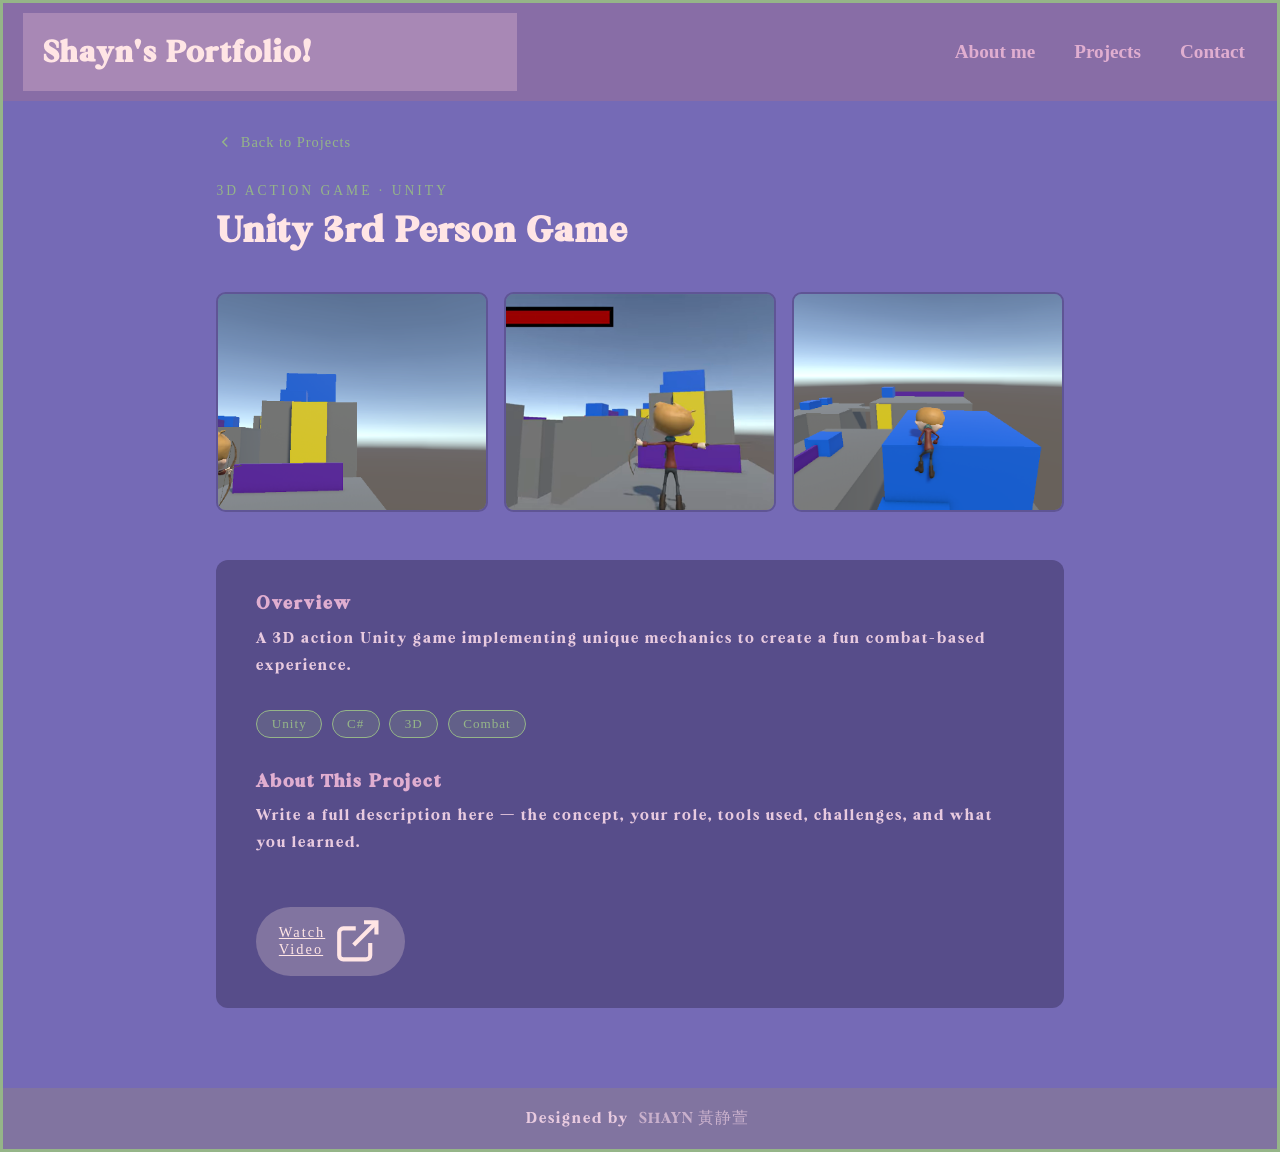
==== project-3dac.html @ 1ee923ae "Updated Projects" ====
<!DOCTYPE html>
<html lang="en">
    <head>
        <meta charset="UTF-8">
        <meta name="viewport" content="width=device-width, initial-scale=1.0">
        <title>Unity 3rd Person Game — Shayn's Portfolio</title>
        <link href="css/style.css" type="text/css" rel="stylesheet">
    </head>
    <body>
        <div class="top-bar">
            <header>
                <h1>Shayn's Portfolio!</h1>
            </header>
            <nav>
                <a href="index.html#about">About me</a>
                <a href="index.html#projects">Projects</a>
                <a href="index.html#contact">Contact</a>
            </nav>
        </div>

        <main class="proj-page">

            <a href="index.html#projects" class="proj-back">
                <svg viewBox="0 0 24 24" fill="none" stroke="currentColor" stroke-width="2"><polyline points="15 18 9 12 15 6"/></svg>
                Back to Projects
            </a>

            <div class="proj-hero">
                <span class="section-eyebrow">3D Action Game · Unity</span>
                <h2 class="proj-title">Unity 3rd Person Game</h2>
            </div>

            <div class="proj-gallery">
                    <img src="Images/3DAC_Bow.png" alt="Unity 3rd Person Game">
                    <img src="Images/3DAC_Idle.png" alt="Unity 3rd Person Game">
                    <img src="Images/3DAC_Climb.png" alt="Unity 3rd Person Game">
            </div>

            <div class="proj-body">
                <div class="proj-overview">
                    <h3>Overview</h3>
                    <p>A 3D action Unity game implementing unique mechanics to create a fun combat-based experience.</p>
                </div>
                <div class="proj-tags">
                    <span class="proj-tag">Unity</span>
                    <span class="proj-tag">C#</span>
                    <span class="proj-tag">3D</span>
                    <span class="proj-tag">Combat</span>
                </div>
                <div class="proj-writeup">
                    <h3>About This Project</h3>
                    <p>Write a full description here — the concept, your role, tools used, challenges, and what you learned.</p>
                </div>
                <div class="proj-links">
                    <a href="https://youtu.be/96YUA6OwlOc" target="_blank" rel="noopener noreferrer" class="project-toggle">
                        <span>Watch Video</span>
                        <svg viewBox="0 0 24 24" fill="none" stroke="currentColor" stroke-width="2"><path d="M18 13v6a2 2 0 0 1-2 2H5a2 2 0 0 1-2-2V8a2 2 0 0 1 2-2h6"/><polyline points="15 3 21 3 21 9"/><line x1="10" y1="14" x2="21" y2="3"/></svg>
                    </a>
                </div>
            </div>

        </main>

        <footer>
            
        </footer>
        <div class="index-footerbottom">
            <p>Designed by <span class="designer">Shayn &#40643;&#38745;&#33841;</span></p>
        </div>
    </body>
</html>
---- css/style.css ----
*{box-sizing: border-box;margin:0;}
body{color:#ffe5e5;background:#756ab6; border:#95b588 3px solid;}

table, th, td {
    border: 1px solid #5f5695;
  }

p{color:#e8cadf}
li{color:#e8cadf}
a{color:#e0aed0}

@font-face {
    font-family: 'MyCustomFont';
    src: url('../Images/MyCustomFont.otf') format('opentype');
    font-weight: normal;
    font-style: normal;
}

header, h2, h3, p, li, table, th, td {
    font-family: 'MyCustomFont', sans-serif;
    letter-spacing: 2px;
}


/* Navigation and Header for all website pages */
/*Index styel css*/
.top-bar {
    position: sticky;
    top: 0;
    z-index: 100;
    display: flex;
    justify-content: space-between;
    align-items: center;
    padding: 10px 20px;
    background-color: #886da6;
    flex-wrap: wrap;
}

/* Header styling */
.top-bar header {
    display: flex;
    align-items: center;
    gap: .8rem;
    text-align: left;
    padding: 20px;
    background-color: #A888B5;
    width: 20%;
}
.site-logo{
    height: 70px;
    width: 70px;
    object-fit: cover;
    flex-shrink: 0;
    border-radius: 50%;
    border: 3px solid #e0aed0;
}


/* Nav styling */
.top-bar nav {
    display: flex;
    flex-wrap: wrap;
    gap: 15px;
}

.top-bar nav a {
    text-decoration: none;
    font-size: larger;
    font-weight: bold;
    padding: 8px 12px;
    border-radius: 6px;
    transition: background-color 0.3s ease;
}

.top-bar nav a:hover {
    background-color: #A888B5;
    color: #ffe5e5;
}

 
/* Hero background image section */
.hero{
  display: flex;
  align-items: center;
  justify-content: center;
  flex-wrap: wrap;
  gap: 5rem;
  max-width: 1200px;
  margin: 0 auto;
  padding: 4rem 6%;
  min-height: 80vh;
  font-family: 'MyCustomFont', sans-serif;
}
.hero-content{
  flex: 1 1 320px;
  max-width: 480px;
}
.hero-greeting{
  font-size: 1.4rem;
  color: #e0aed0;
  margin-bottom: .3rem;
  letter-spacing: 2px;
}
.hero-name{
  font-size: 2.6rem;
  line-height: 1.25;
  color: #ffe5e5;
  margin-bottom: 1rem;
  letter-spacing: 2px;
}
.hero-tagline{
  color: #e8cadf;
  font-size: 1rem;
  letter-spacing: 1px;
  margin-bottom: 3rem;
}
.hero-actions{
  display: flex;
  align-items: flex-start;
  flex-direction: column;
  gap: 1.5rem;
  flex-wrap: wrap;
}
.hero-scroll{
  display: inline-flex;
  align-items: center;
  gap: .4rem;
  color: #95b588;
  text-decoration: none;
  font-size: .95rem;
  letter-spacing: 2px;
}
.hero-scroll span{
  display: inline-block;
  animation: hero-bounce 1.6s infinite;
}
@keyframes hero-bounce{
  0%, 100%{ transform: translateY(0); }
  50%{ transform: translateY(6px); }
}

.hero-visual{
  position: relative;
  flex: 1 1 380px;
  max-width: 500px;
  width: 100%;
  aspect-ratio: 1 / 1;
  display: flex;
  align-items: center;
  justify-content: center;
}
.hero-rings{
  position: absolute;
  inset: 0;
  border-radius: 50%;
  border: 1px solid rgba(255,229,229,0.25);
}
.hero-rings::before{
  content: '';
  position: absolute;
  inset: 28px;
  border-radius: 50%;
  border: 1px solid rgba(255,229,229,0.18);
}
.hero-blob{
  position: absolute;
  width: 78%;
  height: 78%;
  border-radius: 50%;
  background: radial-gradient(circle at 30% 30%, #e0aed0, #886da6 55%, #574d8a 100%);
  z-index: 0;
}
.hero-photo{
  position: relative;
  z-index: 1;
  width: 72%;
  aspect-ratio: 1 / 1;
  object-fit: cover;
  border-radius: 50%;
  border: 6px solid #574d8a;
  box-shadow: 0 1.5rem 3rem -0.75rem hsla(0, 0%, 0%, 0.4);
}

.section-heading{
  text-align: center;
  padding-top: 3rem;
  margin-bottom: .5rem;
  font-family: 'MyCustomFont', sans-serif;
  scroll-margin-top: 160px;
}
.section-eyebrow{
  display: block;
  text-transform: uppercase;
  letter-spacing: 3px;
  color: #95b588;
  font-size: .85rem;
  margin-bottom: .5rem;
}
.section-heading h2{
  font-size: 2.2rem;
  font-weight: 700;
  color: #ffe5e5;
}

@media (max-width: 768px){
  .hero{
    flex-direction: column;
    text-align: center;
    min-height: auto;
    padding: 3rem 6%;
  }
  .hero-content{
    max-width: 100%;
  }
  .hero-scroll{
    margin: 0 auto;
  }
}


.index-layout-wrapper {
    display: flex;
    flex-direction: column; /* stack vertically by default */
    align-items: center;
    gap: 2rem;
}

.index-container {
    padding: 2rem;
    max-width: 48rem; /* or whatever fits your layout */
    flex-shrink: 0;
}
.slidder-wrapper{
    position:relative;
    max-width: 10rem;
    width: 100%;
    margin: 0 auto;
    justify-content: center;
}
.index-layout-wrapper .slider{
    display:flex;
    aspect-ratio: 16/9;
    overflow-x: hidden; /*allow users to scroll through image*/
    scroll-snap-type: x mandatory;
    scroll-behavior: smooth; 
    box-shadow: 0 1.5rem 3rem -0.75rem hsla(0, 0%, 0%, 0.25);
    border-radius: 0.5rem;
    width: 100%; 
}

.index-layout-wrapper .slider img {
    width: 100%;
    height: 100%;
    object-fit: cover;
    flex: 1 0 100%;
    scroll-snap-align: start;
}
.slider-nav{
    display: flex;
    column-gap: 1rem;
    position: absolute;
   
    left: 25rem;
    transform: translateX(-50%);
    z-index: 1;
}
.slider-nav a{
    width:0.5rem;
    height:0.5rem;
    border-radius: 50%;
    background-color:#95b588;
    opacity: 0.75;
    transition: opacity ease 250ms;

}
.slider-nav a:hover{
     opacity:1;
} 

.cv-download-btn{
    display: inline-flex;
    align-items: center;
    gap: .55rem;
    margin-top: 1.8rem;
    background: #95b588;
    color: #574d8a;
    text-decoration: none;
    padding: .75rem 1.8rem;
    border-radius: 999px;
    font-family: inherit;
    font-weight: 700;
    font-size: .95rem;
    letter-spacing: 2px;
    transition: background .25s ease, transform .2s ease, box-shadow .25s ease;
    box-shadow: 0 4px 14px rgba(149,181,136,0.3);
}
.cv-download-btn svg{
    width: 18px;
    height: 18px;
    flex-shrink: 0;
}
.cv-download-btn:hover{
    background: #a8c79b;
    transform: translateY(-2px);
    box-shadow: 0 6px 18px rgba(149,181,136,0.45);
}

/* Games inspiration (in about me) */
.index-article {
    background:#574d8a;
    text-align: justify;
    padding-top: 2rem;
    padding-right: 2rem;
    padding-left: 2rem;
    padding-bottom: 2rem;
    flex: 1; /* Take up remaining space */
    font-size: 1rem;
    line-height: 1.6;
}
.cardcontainer{
    display: grid;
    grid-template-columns: repeat(auto-fit, minmax(300px, 1fr));
    align-items: start;
    gap: 2rem;
    max-width: 1100px;
    margin: 2.5rem auto 5rem;
    padding: 0 6%;
}
.card{
    background-color:#574d8a;
    border-radius: 8px;
    overflow:hidden;
    box-shadow: 0px 2px 4px rgba(0,0,0,0.2);
    display: flex;
    flex-direction: column;
}
.card img{
    width:100%;
    height: 200px;
    object-fit: cover;
}
.card-content{
    padding: 1.3rem 1.5rem 1.6rem;
    display: flex;
    flex-direction: column;
    flex: 1;
}
.card-content h3{
    font-size: 1.4rem;
    margin-bottom: .5rem;
    color: #e0aed0;
}
.card-content p{
    color:#e8cadf;
    font-size: .95rem;
    line-height: 1.5;
}
.card .project-toggle{
    align-self: flex-start;
}

/* Card action row: toggle + link side by side */
.card-actions{
    display: flex;
    align-items: center;
    flex-wrap: wrap;
    gap: .7rem;
    margin-top: 1.2rem;
}
.card-actions .project-toggle{
    margin-top: 0;
}
.project-link{
    display: inline-flex;
    align-items: center;
    gap: .45rem;
    background: transparent;
    color: #e0aed0;
    border: 1.5px solid #8174A0;
    padding: .6rem 1.4rem;
    border-radius: 999px;
    font-family: inherit;
    letter-spacing: 2px;
    font-size: .9rem;
    text-decoration: none;
    transition: background .25s ease, color .25s ease, border-color .25s ease;
}
.project-link svg{
    width: 14px;
    height: 14px;
    flex-shrink: 0;
}
.project-link:hover{
    background: #95b588;
    color: #574d8a;
    border-color: #95b588;
}

/* Dropdown toggle button + expandable panel */
.project-toggle{
  display: inline-flex;
  align-items: center;
  gap: .5rem;
  margin-top: 1.2rem;
  background: #8174A0;
  color: #ffe5e5;
  border: none;
  padding: .6rem 1.4rem;
  border-radius: 999px;
  font-family: inherit;
  letter-spacing: 2px;
  font-size: .9rem;
  cursor: pointer;
  transition: background .25s ease, color .25s ease;
}
.project-toggle:hover{
  background: #95b588;
  color: #574d8a;
}
.project-toggle-icon{
  width: 16px;
  height: 16px;
  transition: transform .3s ease;
}
.project-toggle.open .project-toggle-icon{
  transform: rotate(180deg);
}

.project-details{
  display: grid;
  grid-template-rows: 0fr;
  transition: grid-template-rows .4s ease;
}
.project-details.open{
  grid-template-rows: 1fr;
  margin-top: 1.2rem;
}
.project-details-inner{
  overflow: hidden;
  min-height: 0;
}
.project-detail-images{
  display: flex;
  flex-wrap: wrap;
  justify-content: center;
  gap: .8rem;
  margin-bottom: 1rem;
}
.project-detail-images img{
  width: 140px;
  height: 100px;
  object-fit: cover;
  border-radius: .5rem;
  border: 2px solid #8174A0;
}
.project-details p{
  font-size: .92rem;
  line-height: 1.6;
  color: #e8cadf;
  text-align: left;
}

/*Contact*/
.contact
{
  position:relative;
  min-height: 100vh;
  padding: 50px 100px;
  display:flex;
  justify-content: center;
  align-items: center;
  flex-direction: column;
}
.contact .content
{
  max-width: 800px;
  text-align: center;
}
.contact .content p
{
  font-weight: 300;
  color: #fff;
}
.contact-container
{
  width:100%;
  display:flex;
  justify-content: center;
  align-items: center;
  margin-top: 30px;
}
.contact-container .contactInfo
{
  width:50%;
  display:flex;
  flex-direction: column;
}
.contact-container .contactInfo .box
{
  position: relative;
  padding: 20px 0;
  display: flex;
}
.contact-container .contactInfo .box .icon
{
  min-width: 60px;
  height:60px;
  background: #fff;
  display: flex;
  justify-content: center;
  align-items: center;
  border-radius: 50%;
  font-size: 22px;
}
.contact-container .contactInfo .box .text
{
  display: flex;
  margin-left: 20px;
  font-size: 16px;
  color:#fff;
  flex-direction: column;
  font-weight: 300;
}
.contact-container .contactInfo .box .text h3
{
  font-weight: 500;
  color:#574d8a;
}
.contactForm
{
  width: 40%;
  padding: 40px;
  background:#574d8a;
}
.contactForm h2
{
  font-size: 30px;
  color:#A888B5;
  font-weight: 500;
}
.contactForm .inputBox
{
  position: relative;
  width: 100%;
  margin-top: 10px;
}
.contactForm .inputBox input,.contactForm .inputBox textarea
{
  width: 100%;
  padding: 5px 0;
  font-size: 16px;
  margin: 10px 0;
  border: none;
  border-bottom: 2px solid #8174A0;
  outline: none;
  resize: none;
}
.contactForm .inputBox span
{
  position: absolute;
  left: 0;
  padding: 5px 0;
  font-size: 16px;
  margin: 10px 0;
  pointer-events: none;
  transition: 0.5s;
  color:#e0aed0;
}
.contactForm .inputBox input:focus ~ span,
.contactForm .inputBox input:valid ~ span,
.contactForm .inputBox textarea:focus ~ span,
.contactForm .inputBox textarea:valid ~ span
{
  color:#95b588;
  font-size: 12px;
  transform:translateY(-20px);
}
.contactForm .inputBox input[type = "submit"]
{
  width: 100px;
  background: #8174A0;
  color:#574d8a;
  border:none;
  cursor:pointer;
  padding: 10px;
  font-size: 18px;
}
/* Social links in contact section */
.social-links{
    margin-top: 1.5rem;
}
.social-links-heading{
    font-size: 1rem;
    color: #e0aed0;
    margin-bottom: 1rem;
    font-weight: 500;
}
.social-icons{
    display: flex;
    gap: 1rem;
    flex-wrap: wrap;
}
.social-icon{
    display: inline-flex;
    align-items: center;
    gap: .55rem;
    background: #574d8a;
    color: #e8cadf;
    text-decoration: none;
    padding: .55rem 1.1rem;
    border-radius: 999px;
    font-size: .9rem;
    letter-spacing: 1px;
    border: 1px solid #8174A0;
    transition: background .25s ease, color .25s ease, border-color .25s ease;
}
.social-icon svg{
    width: 18px;
    height: 18px;
    flex-shrink: 0;
}
.social-icon:hover{
    background: #95b588;
    color: #574d8a;
    border-color: #95b588;
}

/* Footer social icons */
.footer-social{
    display: flex;
    justify-content: center;
    gap: 1.2rem;
    margin-bottom: 1rem;
}
.footer-social-icon{
    display: flex;
    align-items: center;
    justify-content: center;
    width: 44px;
    height: 44px;
    border-radius: 50%;
    background: #574d8a;
    color: #e8cadf;
    text-decoration: none;
    border: 1px solid #8174A0;
    transition: background .25s ease, color .25s ease, transform .2s ease;
}
.footer-social-icon svg{
    width: 20px;
    height: 20px;
}
.footer-social-icon:hover{
    background: #95b588;
    color: #574d8a;
    transform: translateY(-3px);
}

/* Footer for all pages */
.index-footercontainer{
    width:100%;
    padding:70px 30px 20px;
}
footer{
    background-color:#5f5595; 
}
.index-footernav{
    margin:30px 0;
}
.index-footernav ul{
    display:flex;
    justify-content: center;
    list-style-type: none;

}
.index-footernav ul li a{
    color:#e8cadf;
    margin: 20px;
    text-decoration: none;
    font-size: 1.3em;
    opacity: 0.7;
    transition: 0.5s ;
}
.index-footernav ul li a:hover{
    opacity: 1;
}
.index-footerbottom{
    background-color:#8174A0;
    padding:20px;
    text-align:center;
}
.index-footerbottom p{
    color: #e8cadf;
}
.designer{
    opacity:0.7;
    text-transform: uppercase;
    letter-spacing: 1px;
    font-weight: 400;
    margin:0px 5px;
}

/* About me */
.description img{
  border-radius: 50%;
  width:200px;
  height:200px;
}
.aboutme {
  display: flex;
  background-color: #574d8a;
}
.description, .skills{
  padding:2%;
  width:100%;
  text-align: center;
}
.progresses{
  display: flex;
  justify-content: center; /* center horizontally */
  align-items: center;      /* center vertically (if they have height) */               
  flex-wrap: wrap;          /* allows wrapping on small screens */
  
  gap:2rem;
  margin-bottom:5rem;
}

/* Bar-style skills + work experience*/
.skills-extra{
  display: flex;
  flex-wrap: wrap;
  justify-content: center;
  gap: 4rem;
  max-width: 1100px;
  margin: 0 auto 5rem;
  text-align: left;
}
.bar-skills,
.exp-cards{
  flex: 1 1 380px;
  max-width: 460px;
}
.bar-skills h3,
.exp-cards h3{
  font-size: 1.4rem;
  margin-bottom: 1.5rem;
  color: #ffe5e5;
}
.exp-cards h3.exp-subheading{
  margin-top: 2.5rem;
}
.bar-skill{
  margin-bottom: 1.6rem;
}
.bar-skill-top{
  display: flex;
  align-items: center;
  justify-content: space-between;
  margin-bottom: .6rem;
}
.bar-skill-left{
  display: flex;
  align-items: center;
  gap: .7rem;
}
.bar-icon{
  width: 30px;
  height: 30px;
  border-radius: 8px;
  background: rgba(149,181,136,0.18);
  color: #95b588;
  display: flex;
  align-items: center;
  justify-content: center;
  flex-shrink: 0;
}
.bar-icon svg{ width: 16px; height: 16px; }
.bar-skill-left span{
  color: #e8cadf;
  font-size: .95rem;
}
.bar-label{
  font-weight: 600;
  font-size: .78rem;
  letter-spacing: 1.5px;
  text-transform: uppercase;
  padding: .2rem .65rem;
  border-radius: 999px;
}
.bar-label--proficient{
  background: rgba(149,181,136,0.18);
  color: #95b588;
}
.bar-label--intermediate{
  background: rgba(224,174,208,0.18);
  color: #e0aed0;
}
.bar-track{
  height: 6px;
  border-radius: 4px;
  background: #5f5595;
  overflow: hidden;
}
.bar-fill{
  height: 100%;
  width: 0%;
  border-radius: 4px;
  background: #95b588;
  transition: width 1.1s ease;
}

.exp-card{
  background: #574d8a;
  border-radius: 10px;
  padding: 1.2rem 1.4rem;
  display: flex;
  gap: 1rem;
  align-items: flex-start;
  margin-bottom: 1rem;
  transition: transform .25s ease, background .25s ease;
}
.exp-card:hover{
  transform: translateY(-2px);
  background: #5f5595;
}
.exp-icon{
  width: 44px;
  height: 44px;
  border-radius: 10px;
  background: rgba(149,181,136,0.18);
  color: #95b588;
  display: flex;
  align-items: center;
  justify-content: center;
  flex-shrink: 0;
}
.exp-icon svg{ width: 20px; height: 20px; }
.exp-desc{
  font-size: .85rem;
  color: #e8cadf;
  margin-top: .5rem;
  line-height: 1.5;
  opacity: 0.85;
}
.exp-role{
  font-weight: 600;
  color: #ffe5e5;
  margin-bottom: .4rem;
}
.exp-meta{
  display: flex;
  flex-wrap: wrap;
  gap: 1rem;
  font-size: .82rem;
  color: #e0aed0;
}
@media (max-width: 768px){
  .skills-extra{
    flex-direction: column;
    align-items: center;
    gap: 2.5rem;
  }
}
  
@media(max-width:1280px){
  .top-bar header{
    width: 40%;
  }

}
/* i did education first and didnt think it through */
@media  (min-width: 768px)
{
}
@media  (min-width:1280px)
{
  
  .index-layout-wrapper {
    flex-direction: row;  /* side-by-side layout */
    align-items: flex-start;
    justify-content: center;
  }

  .index-container {
    max-width: 48rem;
    flex-shrink: 0;
  }
  
}

@media (max-width: 991px) {
  .contact
  {
    padding: 50px;
  }
  .contact-container
  {
    flex-direction: column;
  }
  .contact-container .contactInfo
  {
    margin-bottom: 40px;
  }
    .contact-container .contactInfo,
    .contactForm
  {
    width: 100%;
  }
}
/* ── Individual project pages ─────────────────────────────────── */
.proj-page{
  max-width: 1000px;
  margin: 0 auto;
  padding: 2rem 6% 5rem;
}
.proj-back{
  display: inline-flex;
  align-items: center;
  gap: .4rem;
  color: #95b588;
  text-decoration: none;
  font-size: .9rem;
  letter-spacing: 1px;
  margin-bottom: 2rem;
}
.proj-back svg{ width: 18px; height: 18px; }
.proj-back:hover{ color: #ffe5e5; }
.proj-hero{ margin-bottom: 2.5rem; }
.proj-title{
  font-size: 2.4rem;
  color: #ffe5e5;
  margin-top: .4rem;
}
.proj-gallery{
  display: grid;
  grid-template-columns: repeat(auto-fit, minmax(260px, 1fr));
  gap: 1rem;
  margin-bottom: 3rem;
}
.proj-gallery img{
  width: 100%;
  height: 220px;
  object-fit: cover;
  border-radius: .6rem;
  border: 2px solid #5f5595;
}
.proj-body{
  background: #574d8a;
  border-radius: .75rem;
  padding: 2rem 2.5rem;
  display: flex;
  flex-direction: column;
  gap: 2rem;
}
.proj-overview h3,
.proj-writeup h3{
  font-size: 1.2rem;
  color: #e0aed0;
  margin-bottom: .6rem;
}
.proj-overview p,
.proj-writeup p{
  font-size: 1rem;
  line-height: 1.7;
  color: #e8cadf;
}
.proj-tags{
  display: flex;
  flex-wrap: wrap;
  gap: .6rem;
}
.proj-tag{
  background: rgba(149,181,136,0.18);
  color: #95b588;
  border: 1px solid #95b588;
  border-radius: 999px;
  padding: .3rem .9rem;
  font-size: .82rem;
  letter-spacing: 1px;
}
.proj-links{
  display: flex;
  gap: 1rem;
  flex-wrap: wrap;
}
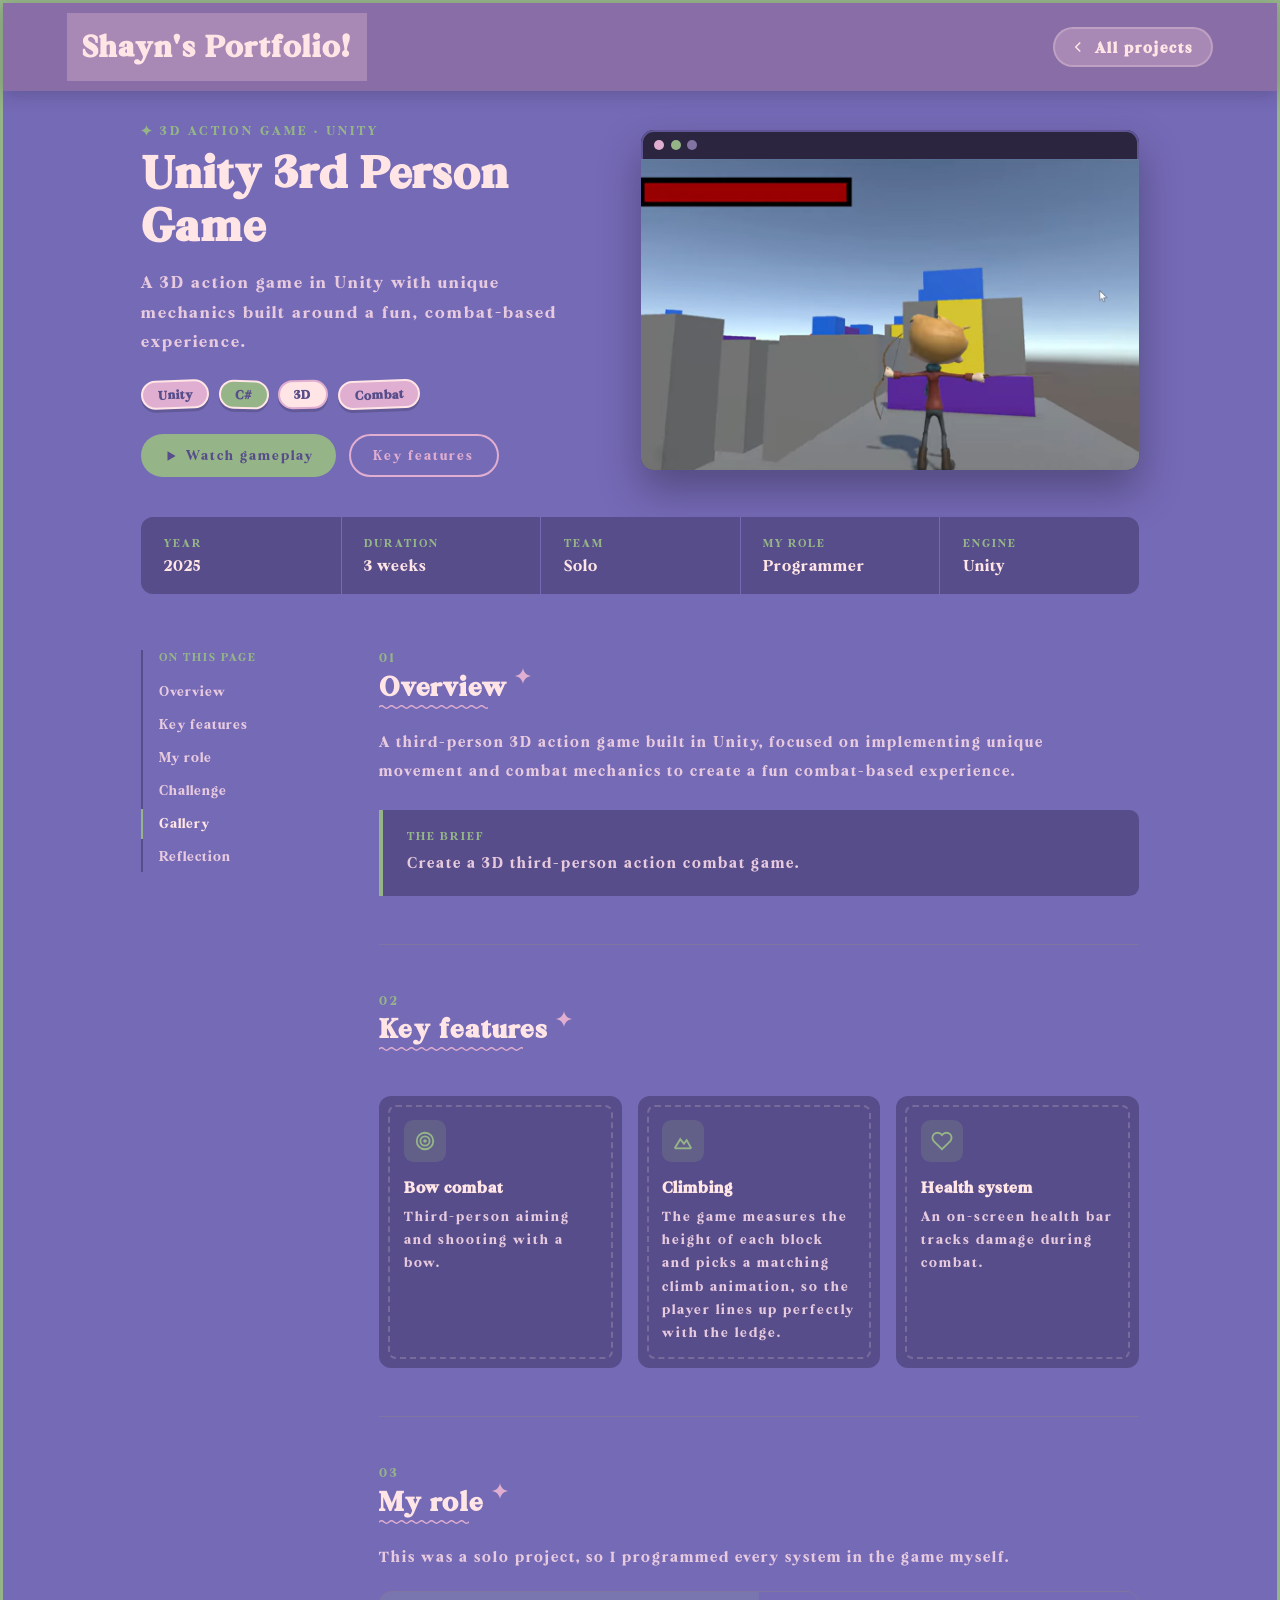
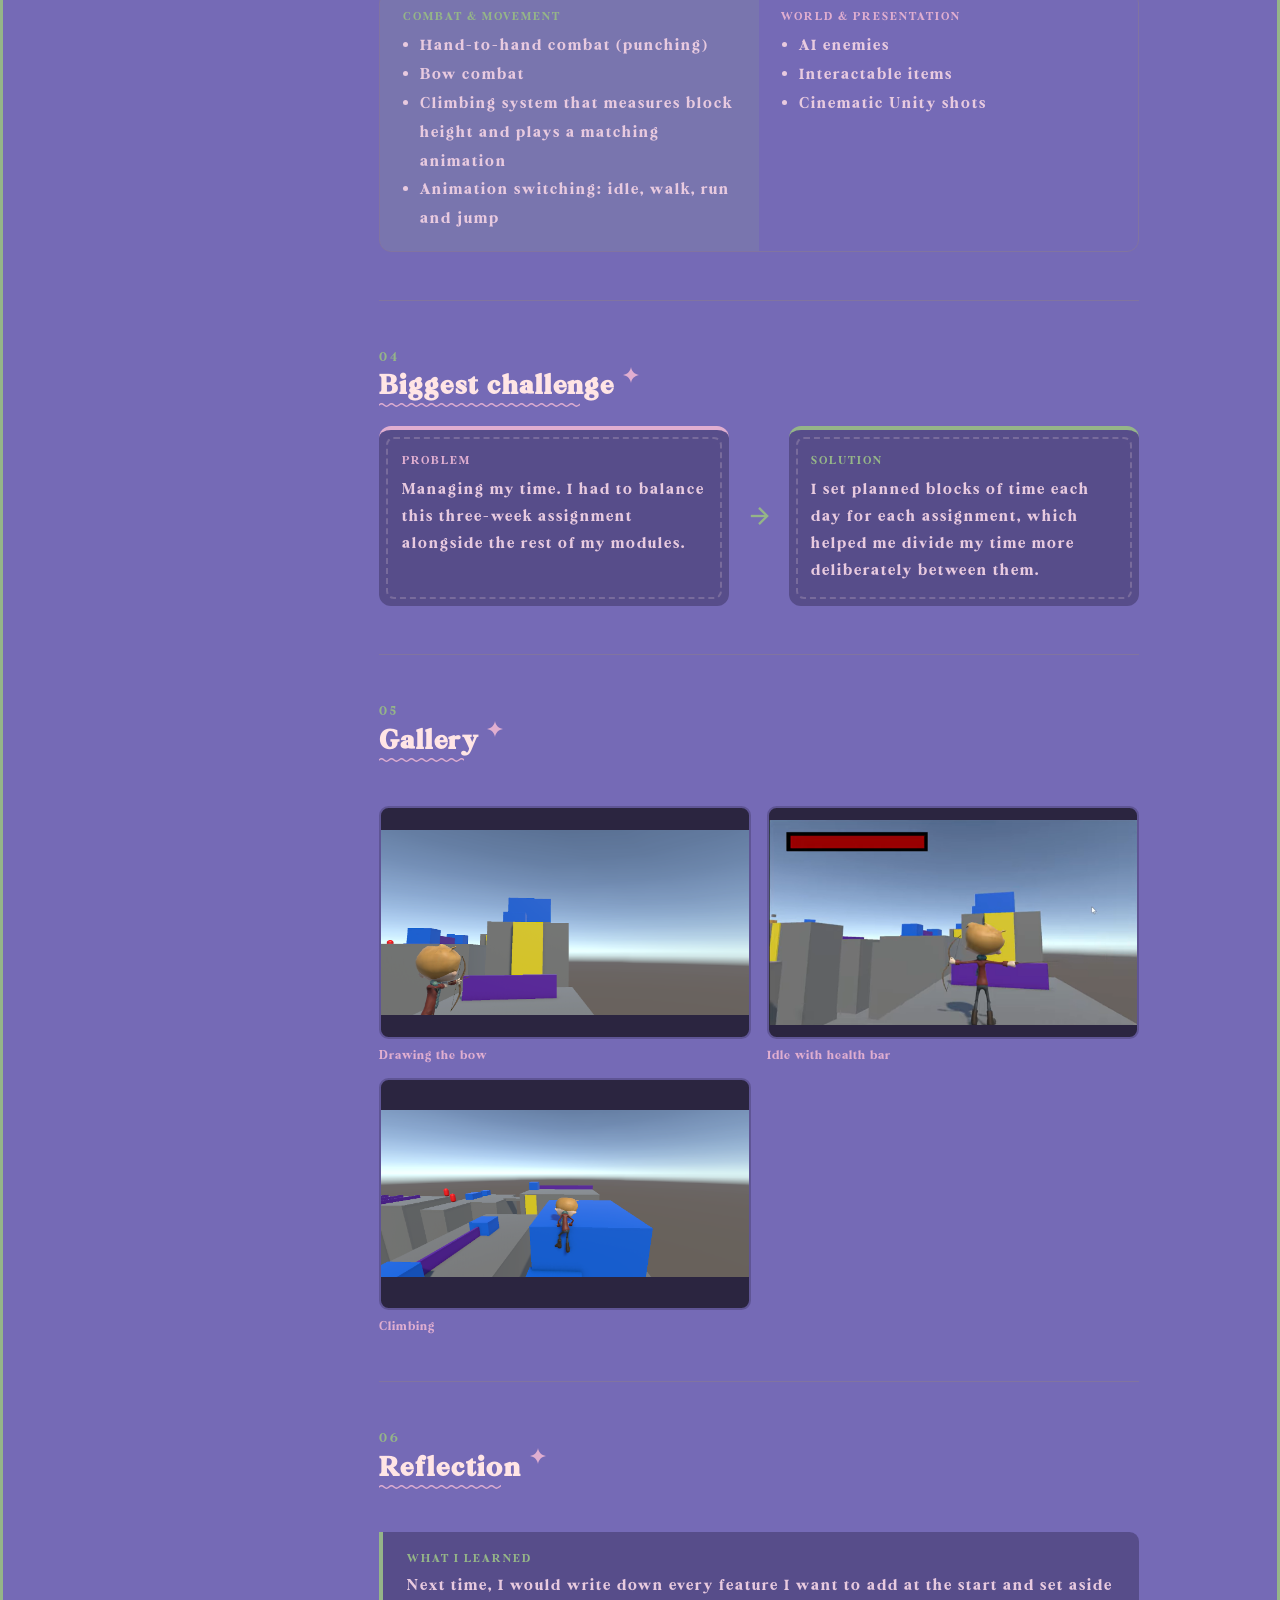
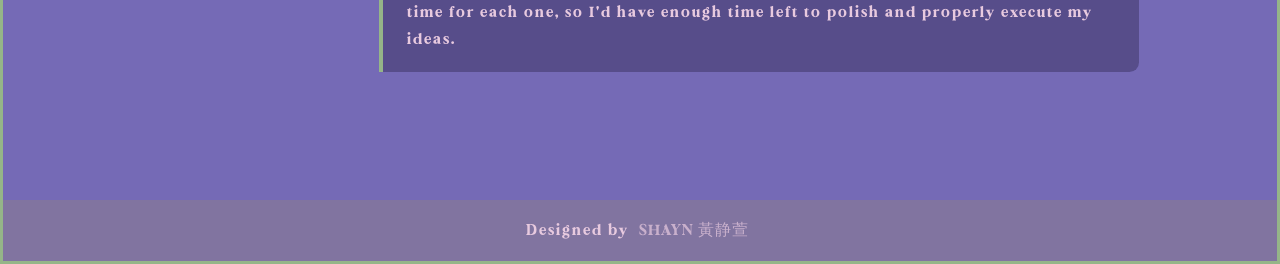
==== commit da1b33fb: "UI changes" ====
--- a/project-3dac.html
+++ b/project-3dac.html
@@ -5,67 +5,203 @@
         <meta name="viewport" content="width=device-width, initial-scale=1.0">
         <title>Unity 3rd Person Game — Shayn's Portfolio</title>
         <link href="css/style.css" type="text/css" rel="stylesheet">
+        <link href="css/whimsy.css" type="text/css" rel="stylesheet">
     </head>
-    <body>
-        <div class="top-bar">
+    <body class="whimsy">
+        <div class="top-bar top-bar--project">
             <header>
-                <h1>Shayn's Portfolio!</h1>
+                <a href="index.html" class="topbar-home"><h1>Shayn's Portfolio!</h1></a>
             </header>
-            <nav>
-                <a href="index.html#about">About me</a>
-                <a href="index.html#projects">Projects</a>
-                <a href="index.html#contact">Contact</a>
-            </nav>
+            <a href="index.html#projects" class="topbar-back">
+                <svg viewBox="0 0 24 24" fill="none" stroke="currentColor" stroke-width="2"><polyline points="15 18 9 12 15 6"/></svg>
+                <span>All projects</span>
+            </a>
         </div>
 
-        <main class="proj-page">
-
-            <a href="index.html#projects" class="proj-back">
-                <svg viewBox="0 0 24 24" fill="none" stroke="currentColor" stroke-width="2"><polyline points="15 18 9 12 15 6"/></svg>
-                Back to Projects
-            </a>
-
-            <div class="proj-hero">
-                <span class="section-eyebrow">3D Action Game · Unity</span>
-                <h2 class="proj-title">Unity 3rd Person Game</h2>
+        <main class="proj-page cs-page">
+
+            <!-- HERO -->
+            <section class="cs-hero cs-hero--wide">
+                <div class="cs-hero-text">
+                    <span class="section-eyebrow">3D Action Game · Unity</span>
+                    <h2 class="cs-title">Unity 3rd Person Game</h2>
+                    <p class="cs-tagline">A 3D action game in Unity with unique mechanics built around a fun, combat-based experience.</p>
+                    <div class="proj-tags">
+                        <span class="proj-tag">Unity</span>
+                        <span class="proj-tag">C#</span>
+                        <span class="proj-tag">3D</span>
+                        <span class="proj-tag">Combat</span>
+                    </div>
+                    <div class="cs-hero-actions">
+                        <a href="https://youtu.be/96YUA6OwlOc" target="_blank" rel="noopener noreferrer" class="cs-btn cs-btn--primary">
+                            <svg viewBox="0 0 24 24" fill="currentColor"><polygon points="6 4 20 12 6 20 6 4"/></svg>
+                            Watch gameplay
+                        </a>
+                        <a href="#features" class="cs-btn cs-btn--ghost">Key features</a>
+                    </div>
+                </div>
+                <div class="cs-screen">
+                    <div class="cs-screen-bar"><span></span><span></span><span></span></div>
+                    <img src="Images/3DAC_Idle.png" alt="Third-person character holding a bow, with a health bar">
+                </div>
+            </section>
+
+            <!-- AT A GLANCE -->
+            <dl class="cs-glance">
+                <div class="cs-glance-item">
+                    <dt>Year</dt>
+                    <dd>2025</dd>
+                </div>
+                <div class="cs-glance-item">
+                    <dt>Duration</dt>
+                    <dd>3 weeks</dd>
+                </div>
+                <div class="cs-glance-item">
+                    <dt>Team</dt>
+                    <dd>Solo</dd>
+                </div>
+                <div class="cs-glance-item">
+                    <dt>My role</dt>
+                    <dd>Programmer</dd>
+                </div>
+                <div class="cs-glance-item">
+                    <dt>Engine</dt>
+                    <dd>Unity</dd>
+                </div>
+            </dl>
+
+            <div class="cs-layout">
+
+                <nav class="cs-toc" aria-label="On this page">
+                    <span class="cs-toc-label">On this page</span>
+                    <a href="#overview">Overview</a>
+                    <a href="#features">Key features</a>
+                    <a href="#role">My role</a>
+                    <a href="#challenge">Challenge</a>
+                    <a href="#gallery">Gallery</a>
+                    <a href="#reflection">Reflection</a>
+                </nav>
+
+                <div class="cs-content">
+
+                    <section id="overview" class="cs-section">
+                        <span class="cs-num">01</span>
+                        <h3 class="cs-heading">Overview</h3>
+                        <p>A third-person 3D action game built in Unity, focused on implementing unique movement and combat mechanics to create a fun combat-based experience.</p>
+                        <div class="cs-callout">
+                            <span class="cs-callout-label">The brief</span>
+                            <p>Create a 3D third-person action combat game.</p>
+                        </div>
+                    </section>
+
+                    <section id="features" class="cs-section">
+                        <span class="cs-num">02</span>
+                        <h3 class="cs-heading">Key features</h3>
+                        <div class="cs-contrib-grid">
+                            <article class="cs-contrib">
+                                <div class="cs-contrib-icon">
+                                    <svg viewBox="0 0 24 24" fill="none" stroke="currentColor" stroke-width="2"><circle cx="12" cy="12" r="9"/><circle cx="12" cy="12" r="5"/><circle cx="12" cy="12" r="1"/></svg>
+                                </div>
+                                <h4>Bow combat</h4>
+                                <p>Third-person aiming and shooting with a bow.</p>
+                            </article>
+                            <article class="cs-contrib">
+                                <div class="cs-contrib-icon">
+                                    <svg viewBox="0 0 24 24" fill="none" stroke="currentColor" stroke-width="2"><polyline points="3 20 9 10 13 15 16 11 21 20"/><line x1="3" y1="20" x2="21" y2="20"/></svg>
+                                </div>
+                                <h4>Climbing</h4>
+                                <p>The game measures the height of each block and picks a matching climb animation, so the player lines up perfectly with the ledge.</p>
+                            </article>
+                            <article class="cs-contrib">
+                                <div class="cs-contrib-icon">
+                                    <svg viewBox="0 0 24 24" fill="none" stroke="currentColor" stroke-width="2"><path d="M20.8 4.6a5.5 5.5 0 0 0-7.8 0L12 5.7l-1-1.1a5.5 5.5 0 0 0-7.8 7.8L12 21l8.8-8.6a5.5 5.5 0 0 0 0-7.8z"/></svg>
+                                </div>
+                                <h4>Health system</h4>
+                                <p>An on-screen health bar tracks damage during combat.</p>
+                            </article>
+                        </div>
+                    </section>
+
+                    <section id="role" class="cs-section">
+                        <span class="cs-num">03</span>
+                        <h3 class="cs-heading">My role</h3>
+                        <p>This was a solo project, so I programmed every system in the game myself.</p>
+                        <div class="cs-split">
+                            <div class="cs-split-col cs-split-col--me">
+                                <span class="cs-split-label">Combat &amp; movement</span>
+                                <ul>
+                                    <li>Hand-to-hand combat (punching)</li>
+                                    <li>Bow combat</li>
+                                    <li>Climbing system that measures block height and plays a matching animation</li>
+                                    <li>Animation switching: idle, walk, run and jump</li>
+                                </ul>
+                            </div>
+                            <div class="cs-split-col">
+                                <span class="cs-split-label">World &amp; presentation</span>
+                                <ul>
+                                    <li>AI enemies</li>
+                                    <li>Interactable items</li>
+                                    <li>Cinematic Unity shots</li>
+                                </ul>
+                            </div>
+                        </div>
+                    </section>
+
+                    <section id="challenge" class="cs-section">
+                        <span class="cs-num">04</span>
+                        <h3 class="cs-heading">Biggest challenge</h3>
+                        <div class="cs-problem">
+                            <div class="cs-problem-card">
+                                <span class="cs-problem-label">Problem</span>
+                                <p>Managing my time. I had to balance this three-week assignment alongside the rest of my modules.</p>
+                            </div>
+                            <div class="cs-problem-arrow" aria-hidden="true">
+                                <svg viewBox="0 0 24 24" fill="none" stroke="currentColor" stroke-width="2"><line x1="5" y1="12" x2="19" y2="12"/><polyline points="12 5 19 12 12 19"/></svg>
+                            </div>
+                            <div class="cs-problem-card cs-problem-card--solution">
+                                <span class="cs-problem-label">Solution</span>
+                                <p>I set planned blocks of time each day for each assignment, which helped me divide my time more deliberately between them.</p>
+                            </div>
+                        </div>
+                    </section>
+
+                    <section id="gallery" class="cs-section">
+                        <span class="cs-num">05</span>
+                        <h3 class="cs-heading">Gallery</h3>
+                        <div class="cs-gallery cs-gallery--wide">
+                            <figure class="cs-figure">
+                                <img src="Images/3DAC_Bow.png" alt="Character drawing a bow">
+                                <figcaption>Drawing the bow</figcaption>
+                            </figure>
+                            <figure class="cs-figure">
+                                <img src="Images/3DAC_Idle.png" alt="Character idle with health bar">
+                                <figcaption>Idle with health bar</figcaption>
+                            </figure>
+                            <figure class="cs-figure">
+                                <img src="Images/3DAC_Climb.png" alt="Character climbing onto a block">
+                                <figcaption>Climbing</figcaption>
+                            </figure>
+                        </div>
+                    </section>
+
+                    <section id="reflection" class="cs-section">
+                        <span class="cs-num">06</span>
+                        <h3 class="cs-heading">Reflection</h3>
+                        <div class="cs-callout">
+                            <span class="cs-callout-label">What I learned</span>
+                            <p>Next time, I would write down every feature I want to add at the start and set aside time for each one, so I'd have enough time left to polish and properly execute my ideas.</p>
+                        </div>
+                    </section>
+
+                </div>
             </div>
 
-            <div class="proj-gallery">
-                    <img src="Images/3DAC_Bow.png" alt="Unity 3rd Person Game">
-                    <img src="Images/3DAC_Idle.png" alt="Unity 3rd Person Game">
-                    <img src="Images/3DAC_Climb.png" alt="Unity 3rd Person Game">
-            </div>
-
-            <div class="proj-body">
-                <div class="proj-overview">
-                    <h3>Overview</h3>
-                    <p>A 3D action Unity game implementing unique mechanics to create a fun combat-based experience.</p>
-                </div>
-                <div class="proj-tags">
-                    <span class="proj-tag">Unity</span>
-                    <span class="proj-tag">C#</span>
-                    <span class="proj-tag">3D</span>
-                    <span class="proj-tag">Combat</span>
-                </div>
-                <div class="proj-writeup">
-                    <h3>About This Project</h3>
-                    <p>Write a full description here — the concept, your role, tools used, challenges, and what you learned.</p>
-                </div>
-                <div class="proj-links">
-                    <a href="https://youtu.be/96YUA6OwlOc" target="_blank" rel="noopener noreferrer" class="project-toggle">
-                        <span>Watch Video</span>
-                        <svg viewBox="0 0 24 24" fill="none" stroke="currentColor" stroke-width="2"><path d="M18 13v6a2 2 0 0 1-2 2H5a2 2 0 0 1-2-2V8a2 2 0 0 1 2-2h6"/><polyline points="15 3 21 3 21 9"/><line x1="10" y1="14" x2="21" y2="3"/></svg>
-                    </a>
-                </div>
-            </div>
-
         </main>
-
-        <footer>
-            
-        </footer>
         <div class="index-footerbottom">
             <p>Designed by <span class="designer">Shayn &#40643;&#38745;&#33841;</span></p>
         </div>
+        <script src="lightbox.js"></script>
+        <script src="project.js"></script>
+        <script src="whimsy.js"></script>
     </body>
-</html>+</html>
--- a/css/style.css
+++ b/css/style.css
@@ -1,4 +1,11 @@
 *{box-sizing: border-box;margin:0;}
+body{color:#ffe5e5;background:#756ab6; border:#95b588 3px solid;}
+
+table, th, td {
+    border: 1px solid #5f5695;
+  }
+
+p{color:#e8cadf}*{box-sizing: border-box;margin:0;}
 body{color:#ffe5e5;background:#756ab6; border:#95b588 3px solid;}
 
 table, th, td {
@@ -16,7 +23,7 @@
     font-style: normal;
 }
 
-header, h2, h3, p, li, table, th, td {
+header, h2, h3, p, li, table, th, td, a, svg {
     font-family: 'MyCustomFont', sans-serif;
     letter-spacing: 2px;
 }
@@ -31,7 +38,7 @@
     display: flex;
     justify-content: space-between;
     align-items: center;
-    padding: 10px 20px;
+    padding: 10px 5%;
     background-color: #886da6;
     flex-wrap: wrap;
 }
@@ -42,10 +49,13 @@
     align-items: center;
     gap: .8rem;
     text-align: left;
-    padding: 20px;
     background-color: #A888B5;
-    width: 20%;
-}
+    width: auto;
+    min-width: 180px;
+    padding: 15px;        /* ← was 20px, reduce it */
+    min-width: unset;
+}
+
 .site-logo{
     height: 70px;
     width: 70px;
@@ -78,56 +88,243 @@
 }
 
  
-/* Hero background image section */
+/* Hero */
 .hero{
-  display: flex;
+  position: relative;
+  display: grid;
+  grid-template-columns: 1.15fr .85fr;
   align-items: center;
-  justify-content: center;
-  flex-wrap: wrap;
-  gap: 5rem;
+  gap: 4rem;
   max-width: 1200px;
   margin: 0 auto;
-  padding: 4rem 6%;
-  min-height: 80vh;
+  padding: 5rem 6% 6.5rem;
+  min-height: calc(100vh - 100px);
   font-family: 'MyCustomFont', sans-serif;
-}
-.hero-content{
-  flex: 1 1 320px;
-  max-width: 480px;
-}
+  isolation: isolate;
+}
+/* soft glow + dot grid behind the hero */
+.hero::before{
+  content: '';
+  position: absolute;
+  inset: 0 -50vw;
+  z-index: -1;
+  background:
+    radial-gradient(circle at 75% 45%, rgba(224, 174, 208, .35), transparent 40%),
+    radial-gradient(circle at 15% 80%, rgba(149, 181, 136, .18), transparent 35%),
+    radial-gradient(rgba(255, 229, 229, .12) 1px, transparent 1px) 0 0 / 26px 26px;
+  -webkit-mask-image: linear-gradient(to bottom, #000 70%, transparent);
+          mask-image: linear-gradient(to bottom, #000 70%, transparent);
+  pointer-events: none;
+}
+.hero-content{ min-width: 0; }
+
+.hero-status{
+  display: inline-flex;
+  align-items: center;
+  gap: .6rem;
+  margin-bottom: 1.8rem;
+  padding: .45rem 1rem;
+  border-radius: 999px;
+  background: rgba(149, 181, 136, .15);
+  border: 1px solid rgba(149, 181, 136, .5);
+  color: #ffe5e5;
+  text-decoration: none;
+  font-size: .8rem;
+  letter-spacing: 1px;
+  transition: background .25s ease;
+}
+.hero-status:hover{ background: rgba(149, 181, 136, .3); }
+.hero-status-dot{
+  flex-shrink: 0;
+  width: 9px;
+  height: 9px;
+  border-radius: 50%;
+  background: #95b588;
+  animation: status-pulse 2s infinite;
+}
+@keyframes status-pulse{
+  0%{ box-shadow: 0 0 0 0 rgba(149, 181, 136, .7); }
+  70%{ box-shadow: 0 0 0 9px rgba(149, 181, 136, 0); }
+  100%{ box-shadow: 0 0 0 0 rgba(149, 181, 136, 0); }
+}
+
 .hero-greeting{
-  font-size: 1.4rem;
+  font-size: 1.1rem;
   color: #e0aed0;
-  margin-bottom: .3rem;
+  letter-spacing: 3px;
+  margin-bottom: .6rem;
+}
+.hero-name{
+  font-size: clamp(2.6rem, 5.5vw, 4.4rem);
+  line-height: 1.05;
+  color: #ffe5e5;
+  letter-spacing: 1px;
+  margin-bottom: 1.4rem;
+}
+.hero-name-sub{
+  display: block;
+  margin-top: .6rem;
+  font-size: .55em;
+  line-height: 1.25;
+  color: #e8cadf;
+}
+.hero-name-sub em{
+  font-style: italic;
+  color: #95b588;
+}
+.hero-tagline{
+  max-width: 32rem;
+  font-size: 1rem;
+  line-height: 1.7;
+  color: #e8cadf;
+  letter-spacing: 1px;
+  margin-bottom: 2.2rem;
+}
+
+.hero-actions{
+  display: flex;
+  flex-wrap: wrap;
+  align-items: center;
+  gap: 1rem;
+}
+.hero-btn-primary{
+  display: inline-flex;
+  align-items: center;
+  gap: .6rem;
+  background: #ffe5e5;
+  color: #574d8a;
+  text-decoration: none;
+  padding: .8rem 1.8rem;
+  border-radius: 999px;
+  font-weight: 700;
+  font-size: .95rem;
   letter-spacing: 2px;
-}
-.hero-name{
-  font-size: 2.6rem;
-  line-height: 1.25;
+  box-shadow: 0 6px 18px rgba(43, 37, 64, .3);
+  transition: transform .2s ease, box-shadow .25s ease;
+}
+.hero-btn-primary svg{
+  width: 18px;
+  height: 18px;
+  transition: transform .25s ease;
+}
+.hero-btn-primary:hover{
+  transform: translateY(-2px);
+  box-shadow: 0 10px 24px rgba(43, 37, 64, .4);
+}
+.hero-btn-primary:hover svg{ transform: translateX(4px); }
+.hero-actions .cv-download-btn{ margin-top: 0; }
+
+.hero-stats{
+  display: flex;
+  gap: 2.5rem;
+  margin: 2.8rem 0 0;
+  padding-top: 1.6rem;
+  border-top: 1px solid rgba(255, 229, 229, .2);
+}
+.hero-stats div{
+  display: flex;
+  flex-direction: column-reverse;
+}
+.hero-stats dd{
+  margin: 0;
+  font-size: 1.9rem;
+  font-weight: 700;
   color: #ffe5e5;
-  margin-bottom: 1rem;
+}
+.hero-stats dt{
+  font-size: .72rem;
+  text-transform: uppercase;
   letter-spacing: 2px;
-}
-.hero-tagline{
+  color: #95b588;
+}
+
+/* Photo card with floating badges */
+.hero-visual{
+  position: relative;
+  justify-self: center;
+  width: 100%;
+  max-width: 400px;
+}
+.hero-photo-frame{
+  position: relative;
+  aspect-ratio: 4 / 5;
+  border-radius: 2rem;
+  transform: rotate(2.5deg);
+}
+.hero-photo-frame::before{
+  content: '';
+  position: absolute;
+  inset: 0;
+  border-radius: inherit;
+  background: linear-gradient(135deg, #e0aed0, #95b588);
+  transform: rotate(-6deg) scale(1.02);
+  z-index: -1;
+  opacity: .85;
+}
+.hero-photo{
+  display: block;
+  width: 100%;
+  height: 100%;
+  object-fit: cover;
+  object-position: 42% center;
+  border-radius: inherit;
+  border: 5px solid #574d8a;
+  box-shadow: 0 1.5rem 3rem -0.75rem rgba(0, 0, 0, .45);
+}
+.hero-badge{
+  position: absolute;
+  display: flex;
+  align-items: center;
+  gap: .7rem;
+  padding: .7rem 1rem;
+  border-radius: 1rem;
+  background: rgba(87, 77, 138, .92);
+  border: 1px solid rgba(255, 229, 229, .2);
+  box-shadow: 0 10px 24px rgba(43, 37, 64, .35);
+  -webkit-backdrop-filter: blur(6px);
+          backdrop-filter: blur(6px);
+  font-size: .75rem;
+  letter-spacing: 1px;
   color: #e8cadf;
-  font-size: 1rem;
-  letter-spacing: 1px;
-  margin-bottom: 3rem;
-}
-.hero-actions{
-  display: flex;
-  align-items: flex-start;
-  flex-direction: column;
-  gap: 1.5rem;
-  flex-wrap: wrap;
-}
+  white-space: nowrap;
+  animation: badge-float 5s ease-in-out infinite;
+}
+.hero-badge strong{
+  display: block;
+  font-size: .85rem;
+  color: #ffe5e5;
+}
+.hero-badge-icon{
+  display: grid;
+  place-items: center;
+  width: 36px;
+  height: 36px;
+  border-radius: .7rem;
+  background: rgba(149, 181, 136, .2);
+  font-size: 1.1rem;
+}
+.hero-badge--top{ top: 9%; left: -18%; }
+.hero-badge--bottom{
+  bottom: 8%;
+  right: -14%;
+  animation-delay: -2.5s;
+}
+@keyframes badge-float{
+  0%, 100%{ transform: translateY(0); }
+  50%{ transform: translateY(-8px); }
+}
+
 .hero-scroll{
+  position: absolute;
+  left: 50%;
+  bottom: 1.6rem;
+  transform: translateX(-50%);
   display: inline-flex;
   align-items: center;
   gap: .4rem;
   color: #95b588;
   text-decoration: none;
-  font-size: .95rem;
+  font-size: .85rem;
   letter-spacing: 2px;
 }
 .hero-scroll span{
@@ -139,46 +336,39 @@
   50%{ transform: translateY(6px); }
 }
 
-.hero-visual{
-  position: relative;
-  flex: 1 1 380px;
-  max-width: 500px;
-  width: 100%;
-  aspect-ratio: 1 / 1;
-  display: flex;
-  align-items: center;
-  justify-content: center;
-}
-.hero-rings{
-  position: absolute;
-  inset: 0;
-  border-radius: 50%;
-  border: 1px solid rgba(255,229,229,0.25);
-}
-.hero-rings::before{
-  content: '';
-  position: absolute;
-  inset: 28px;
-  border-radius: 50%;
-  border: 1px solid rgba(255,229,229,0.18);
-}
-.hero-blob{
-  position: absolute;
-  width: 78%;
-  height: 78%;
-  border-radius: 50%;
-  background: radial-gradient(circle at 30% 30%, #e0aed0, #886da6 55%, #574d8a 100%);
-  z-index: 0;
-}
-.hero-photo{
-  position: relative;
-  z-index: 1;
-  width: 72%;
-  aspect-ratio: 1 / 1;
-  object-fit: cover;
-  border-radius: 50%;
-  border: 6px solid #574d8a;
-  box-shadow: 0 1.5rem 3rem -0.75rem hsla(0, 0%, 0%, 0.4);
+@media (prefers-reduced-motion: reduce){
+  .hero-badge,
+  .hero-scroll span,
+  .hero-status-dot{ animation: none; }
+}
+
+@media (max-width: 900px){
+  .hero{
+    grid-template-columns: 1fr;
+    text-align: center;
+    gap: 3.5rem;
+    padding: 3rem 6% 5.5rem;
+    min-height: 0;
+  }
+  .hero-tagline{ margin-left: auto; margin-right: auto; }
+  .hero-actions,
+  .hero-stats{ justify-content: center; }
+  .hero-stats div{ align-items: center; }
+  .hero-visual{
+    max-width: 260px;
+    grid-row: 1;
+  }
+  .hero-badge--top{ left: -10%; }
+  .hero-badge--bottom{ right: -10%; }
+}
+@media (max-width: 420px){
+  .hero-stats{ gap: 1.6rem; }
+  .hero{ gap: 2.5rem; padding-top: 2rem; }
+  .hero-visual{ max-width: 220px; }
+  .hero-photo-frame{ aspect-ratio: 1 / 1; }
+  .hero-badge{ font-size: .68rem; padding: .55rem .75rem; }
+  .hero-badge--top{ left: -6%; }
+  .hero-badge--bottom{ right: -6%; }
 }
 
 .section-heading{
@@ -202,81 +392,73 @@
   color: #ffe5e5;
 }
 
-@media (max-width: 768px){
-  .hero{
-    flex-direction: column;
-    text-align: center;
-    min-height: auto;
-    padding: 3rem 6%;
-  }
-  .hero-content{
-    max-width: 100%;
-  }
-  .hero-scroll{
-    margin: 0 auto;
-  }
-}
-
-
-.index-layout-wrapper {
-    display: flex;
-    flex-direction: column; /* stack vertically by default */
-    align-items: center;
-    gap: 2rem;
-}
-
-.index-container {
-    padding: 2rem;
-    max-width: 48rem; /* or whatever fits your layout */
-    flex-shrink: 0;
-}
-.slidder-wrapper{
-    position:relative;
-    max-width: 10rem;
-    width: 100%;
-    margin: 0 auto;
-    justify-content: center;
-}
-.index-layout-wrapper .slider{
-    display:flex;
-    aspect-ratio: 16/9;
-    overflow-x: hidden; /*allow users to scroll through image*/
-    scroll-snap-type: x mandatory;
-    scroll-behavior: smooth; 
-    box-shadow: 0 1.5rem 3rem -0.75rem hsla(0, 0%, 0%, 0.25);
-    border-radius: 0.5rem;
-    width: 100%; 
-}
-
-.index-layout-wrapper .slider img {
-    width: 100%;
-    height: 100%;
-    object-fit: cover;
-    flex: 1 0 100%;
-    scroll-snap-align: start;
-}
-.slider-nav{
-    display: flex;
-    column-gap: 1rem;
-    position: absolute;
-   
-    left: 25rem;
-    transform: translateX(-50%);
-    z-index: 1;
-}
-.slider-nav a{
-    width:0.5rem;
-    height:0.5rem;
-    border-radius: 50%;
-    background-color:#95b588;
-    opacity: 0.75;
-    transition: opacity ease 250ms;
-
-}
-.slider-nav a:hover{
-     opacity:1;
-} 
-
+/*about me*/
+/* About card and the skills/experience row share one width so their edges line up */
+.aboutme_container{
+  width: 100%;
+  background-color: #756ab6;
+}
+.aboutme_content{
+  width: 90%;
+  max-width: 1100px;
+  display: grid;
+  grid-template-columns: 3fr 2fr;
+  align-items: stretch;
+  margin: 2rem auto 3.5rem;
+  background-color: #574d8a;
+  border-radius: 1rem;
+  overflow: hidden;
+  box-shadow: 0 12px 30px rgba(43, 37, 64, .3);
+}
+
+.aboutme_content .aboutme_article{
+  padding: 2.4rem 2.6rem;
+  display: flex;
+  flex-direction: column;
+  justify-content: center;
+}
+.aboutme_content .aboutme_article h2{
+  color: #e0aed0;
+  font-size: 1.9rem;
+  letter-spacing: 1px;
+  margin-bottom: .4rem;
+}
+.aboutme_content .aboutme_article p{
+  margin-top: 1rem;
+  font-size: 1rem;
+  line-height: 1.8;
+  color: #e8cadf;
+}
+.aboutme_facts{
+  display: flex;
+  flex-wrap: wrap;
+  gap: .5rem;
+  margin: 1.6rem 0 0;
+  padding: 0;
+  list-style: none;
+}
+.aboutme_facts li{
+  font-family: 'MyCustomFont', sans-serif;
+  font-size: .8rem;
+  letter-spacing: 1px;
+  color: #95b588;
+  background: rgba(149, 181, 136, .15);
+  border: 1px solid rgba(149, 181, 136, .5);
+  border-radius: 999px;
+  padding: .3rem .85rem;
+}
+.aboutme_imgsection{
+  position: relative;
+  min-height: 100%;
+}
+.aboutme_imgsection img{
+  position: absolute;
+  inset: 0;
+  width: 100%;
+  height: 100%;
+  object-fit: cover;
+  object-position: 45% center;
+}
 .cv-download-btn{
     display: inline-flex;
     align-items: center;
@@ -309,22 +491,20 @@
 .index-article {
     background:#574d8a;
     text-align: justify;
-    padding-top: 2rem;
-    padding-right: 2rem;
-    padding-left: 2rem;
-    padding-bottom: 2rem;
+    padding: 2rem 2rem 2rem 1.2rem;
+    border-radius: 10px;
     flex: 1; /* Take up remaining space */
     font-size: 1rem;
     line-height: 1.6;
 }
 .cardcontainer{
     display: grid;
-    grid-template-columns: repeat(auto-fit, minmax(300px, 1fr));
+    grid-template-columns: repeat(auto-fill, minmax(360px, 1fr));
     align-items: start;
-    gap: 2rem;
-    max-width: 1100px;
+    gap: 2.5rem;
+    max-width: 1400px;
     margin: 2.5rem auto 5rem;
-    padding: 0 6%;
+    padding: 0 5%;
 }
 .card{
     background-color:#574d8a;
@@ -465,11 +645,14 @@
 {
   position:relative;
   min-height: 100vh;
-  padding: 50px 100px;
+  padding: 50px 5%;
   display:flex;
   justify-content: center;
   align-items: center;
   flex-direction: column;
+  max-width: 1440px;
+  margin: 0 auto;
+  box-sizing: border-box;
 }
 .contact .content
 {
@@ -484,16 +667,20 @@
 .contact-container
 {
   width:100%;
-  display:flex;
-  justify-content: center;
+  max-width: 1240px;
+  display:grid;
+  grid-template-columns: 1fr 1fr;
+  gap: 5rem;
   align-items: center;
   margin-top: 30px;
 }
 .contact-container .contactInfo
 {
-  width:50%;
   display:flex;
   flex-direction: column;
+  /* sit against the centre line so the gap is centred on the page */
+  width: auto;
+  justify-self: end;
 }
 .contact-container .contactInfo .box
 {
@@ -528,62 +715,100 @@
 }
 .contactForm
 {
-  width: 40%;
-  padding: 40px;
+  width: 100%;
+  padding: 2.4rem 2.4rem 2.6rem;
   background:#574d8a;
+  border-radius: 1rem;
+  box-shadow: 0 12px 30px rgba(43, 37, 64, .3);
 }
 .contactForm h2
 {
-  font-size: 30px;
-  color:#A888B5;
-  font-weight: 500;
+  font-size: 1.9rem;
+  color:#e0aed0;
+  font-weight: 700;
+  letter-spacing: 1px;
+  margin-bottom: .4rem;
 }
 .contactForm .inputBox
 {
   position: relative;
   width: 100%;
-  margin-top: 10px;
+  margin-top: 1.8rem;
 }
 .contactForm .inputBox input,.contactForm .inputBox textarea
 {
   width: 100%;
-  padding: 5px 0;
+  padding: .85rem 1rem;
+  font-family: inherit;
   font-size: 16px;
-  margin: 10px 0;
-  border: none;
-  border-bottom: 2px solid #8174A0;
+  line-height: 1.4;
+  color: #ffe5e5;
+  background: rgba(43, 37, 64, .35);
+  border: 2px solid #8174A0;
+  border-radius: .8rem;
   outline: none;
   resize: none;
+  transition: border-color .25s ease, background .25s ease;
+}
+.contactForm .inputBox textarea{ min-height: 130px; }
+.contactForm .inputBox input:focus,
+.contactForm .inputBox textarea:focus
+{
+  border-color: #95b588;
+  background: rgba(43, 37, 64, .5);
 }
 .contactForm .inputBox span
 {
   position: absolute;
-  left: 0;
-  padding: 5px 0;
+  top: calc(.85rem + 2px);
+  left: calc(1rem + 2px);
   font-size: 16px;
-  margin: 10px 0;
+  line-height: 1.4;
   pointer-events: none;
-  transition: 0.5s;
+  transition: 0.3s ease;
   color:#e0aed0;
 }
 .contactForm .inputBox input:focus ~ span,
 .contactForm .inputBox input:valid ~ span,
+.contactForm .inputBox input:not(:placeholder-shown) ~ span,
 .contactForm .inputBox textarea:focus ~ span,
 .contactForm .inputBox textarea:valid ~ span
 {
   color:#95b588;
   font-size: 12px;
-  transform:translateY(-20px);
+  top: -1.4rem;
+  left: .4rem;
+  letter-spacing: 1px;
 }
 .contactForm .inputBox input[type = "submit"]
 {
-  width: 100px;
-  background: #8174A0;
+  width: auto;
+  padding: .8rem 2.2rem;
+  background: #95b588;
   color:#574d8a;
-  border:none;
+  border: none;
+  border-radius: 999px;
   cursor:pointer;
-  padding: 10px;
-  font-size: 18px;
+  font-size: 1rem;
+  font-weight: 700;
+  letter-spacing: 2px;
+  box-shadow: 0 6px 18px rgba(43, 37, 64, .3);
+  transition: transform .2s ease, background .25s ease, box-shadow .25s ease;
+}
+.contactForm .inputBox input[type = "submit"]:hover
+{
+  background: #ffe5e5;
+  transform: translateY(-2px);
+  box-shadow: 0 10px 24px rgba(43, 37, 64, .4);
+}
+.contactForm .inputBox input[type = "submit"]:focus-visible
+{
+  outline: 3px solid #e0aed0;
+  outline-offset: 3px;
+}
+@media (max-width: 600px)
+{
+  .contactForm{ padding: 1.8rem 1.4rem 2rem; }
 }
 /* Social links in contact section */
 .social-links{
@@ -625,64 +850,14 @@
     border-color: #95b588;
 }
 
-/* Footer social icons */
-.footer-social{
-    display: flex;
-    justify-content: center;
-    gap: 1.2rem;
-    margin-bottom: 1rem;
-}
-.footer-social-icon{
-    display: flex;
-    align-items: center;
-    justify-content: center;
-    width: 44px;
-    height: 44px;
-    border-radius: 50%;
-    background: #574d8a;
-    color: #e8cadf;
-    text-decoration: none;
-    border: 1px solid #8174A0;
-    transition: background .25s ease, color .25s ease, transform .2s ease;
-}
-.footer-social-icon svg{
-    width: 20px;
-    height: 20px;
-}
-.footer-social-icon:hover{
-    background: #95b588;
-    color: #574d8a;
-    transform: translateY(-3px);
-}
+
 
 /* Footer for all pages */
-.index-footercontainer{
-    width:100%;
-    padding:70px 30px 20px;
-}
+
 footer{
     background-color:#5f5595; 
 }
-.index-footernav{
-    margin:30px 0;
-}
-.index-footernav ul{
-    display:flex;
-    justify-content: center;
-    list-style-type: none;
-
-}
-.index-footernav ul li a{
-    color:#e8cadf;
-    margin: 20px;
-    text-decoration: none;
-    font-size: 1.3em;
-    opacity: 0.7;
-    transition: 0.5s ;
-}
-.index-footernav ul li a:hover{
-    opacity: 1;
-}
+
 .index-footerbottom{
     background-color:#8174A0;
     padding:20px;
@@ -711,6 +886,8 @@
 }
 .description, .skills{
   padding:2%;
+  padding-left: 0;
+  padding-right: 0;
   width:100%;
   text-align: center;
 }
@@ -726,18 +903,17 @@
 
 /* Bar-style skills + work experience*/
 .skills-extra{
-  display: flex;
-  flex-wrap: wrap;
-  justify-content: center;
-  gap: 4rem;
+  display: grid;
+  grid-template-columns: 1fr 1fr;
+  gap: 3.5rem;
+  width: 90%;
   max-width: 1100px;
   margin: 0 auto 5rem;
   text-align: left;
 }
 .bar-skills,
 .exp-cards{
-  flex: 1 1 380px;
-  max-width: 460px;
+  min-width: 0;
 }
 .bar-skills h3,
 .exp-cards h3{
@@ -855,50 +1031,102 @@
 }
 @media (max-width: 768px){
   .skills-extra{
-    flex-direction: column;
-    align-items: center;
+    grid-template-columns: 1fr;
     gap: 2.5rem;
   }
 }
   
-@media(max-width:1280px){
-  .top-bar header{
-    width: 40%;
+/* Hamburger button — hidden on desktop */
+.nav-toggle {
+    display: none;
+    cursor: pointer;
+    width: 34px;
+    background: transparent;
+    border: none;
+    padding: 4px;
+    -webkit-appearance: none;  /* ← strips Safari/Chrome default button style */
+    appearance: none;
+}
+
+.nav-toggle .bar {
+    display: block;            /* ← force each bar to render as a block */
+    width: 100%;
+    height: 4px;
+    background-color: #ffe5e5;
+    margin: 3px 0;
+}
+
+
+@media(max-width:750px){
+    .top-bar {
+        flex-wrap: wrap;
+        position: relative;
+    }
+    .top-bar header{
+        flex: 1;
+    }
+    /* Show hamburger button */
+    .nav-toggle {
+        display: flex;
+        flex-wrap: wrap;
+    }
+    /* Nav hidden by default on mobile */
+    .top-bar nav {
+        display: none;
+        flex-direction: column;
+        width: 100%;
+        order: 3;
+        background-color: #886da6;
+        padding: 0.5rem 0 1rem;
+        gap: 0;
+    }
+    .top-bar nav.open {
+        display: flex;
+    }
+    .top-bar nav a {
+        padding: 12px 5%;
+        border-radius: 0;
+        border-bottom: 1px solid rgba(255,255,255,0.08);
+        font-size: 1rem;
+    }
+    .top-bar nav a:last-child {
+        border-bottom: none;
+    }
+}
+
+@media screen and (max-width: 900px)
+{
+  .aboutme_content{
+    grid-template-columns: 1fr;
   }
-
-}
-/* i did education first and didnt think it through */
-@media  (min-width: 768px)
-{
-}
-@media  (min-width:1280px)
-{
-  
-  .index-layout-wrapper {
-    flex-direction: row;  /* side-by-side layout */
-    align-items: flex-start;
-    justify-content: center;
+  /* photo becomes a banner above the text */
+  .aboutme_imgsection{
+    order: -1;
+    min-height: 0;
+    width: 100%;
+    /* scales with the screen; aspect-ratio + max-height shrank the width instead */
+    height: clamp(220px, 56vw, 340px);
   }
-
-  .index-container {
-    max-width: 48rem;
-    flex-shrink: 0;
+  .aboutme_imgsection img{ object-position: center 30%; }
+  .aboutme_content .aboutme_article{
+    padding: 1.8rem 1.6rem;
   }
-  
 }
 
 @media (max-width: 991px) {
   .contact
   {
-    padding: 50px;
+    padding: 50px 6%;
   }
   .contact-container
   {
-    flex-direction: column;
+    grid-template-columns: 1fr;
+    gap: 0;
   }
   .contact-container .contactInfo
   {
     margin-bottom: 40px;
+    justify-self: stretch;
   }
     .contact-container .contactInfo,
     .contactForm
@@ -906,7 +1134,18 @@
     width: 100%;
   }
 }
-/* ── Individual project pages ─────────────────────────────────── */
+
+@media (min-width: 1400px) {
+  .cardcontainer {
+    grid-template-columns: repeat(3, 1fr);
+    max-width: 1500px;
+  }
+}
+
+.welcome {
+  width: 100%;
+  overflow-x: hidden;
+}
 .proj-page{
   max-width: 1000px;
   margin: 0 auto;
@@ -981,4 +1220,1030 @@
   display: flex;
   gap: 1rem;
   flex-wrap: wrap;
-}+}
+
+/* ── Project detail page – new layout sections ── */
+
+.proj-hero-img{
+  width: 100%;
+  max-height: 420px;
+  object-fit: cover;
+  border-radius: .75rem;
+  border: 2px solid #5f5595;
+  margin-top: 1.2rem;
+}
+
+.proj-meta-row{
+  display: flex;
+  flex-wrap: wrap;
+  gap: .8rem;
+  margin: .6rem 0 .9rem;
+}
+.proj-meta-item{
+  font-size: .85rem;
+  color: #e0aed0;
+  letter-spacing: 1px;
+}
+
+/* Two-column card row (overview/role, challenges/reflection) */
+.proj-two-col{
+  display: grid;
+  grid-template-columns: 1fr 1fr;
+  gap: 1.2rem;
+  margin-bottom: 2rem;
+}
+.proj-col-card{
+  background: #574d8a;
+  border-radius: .75rem;
+  padding: 1.5rem 1.8rem;
+}
+.proj-col-card h3{
+  font-size: 1.1rem;
+  color: #e0aed0;
+  margin-bottom: .6rem;
+}
+.proj-col-card p{
+  font-size: .95rem;
+  line-height: 1.7;
+  color: #e8cadf;
+}
+
+/* Generic section block */
+.proj-section{
+  margin-bottom: 2.5rem;
+}
+.proj-section-heading{
+  font-size: 1.3rem;
+  color: #e0aed0;
+  margin-bottom: 1rem;
+}
+.proj-section > p{
+  font-size: .95rem;
+  line-height: 1.7;
+  color: #e8cadf;
+  margin-top: .9rem;
+}
+
+/* Process 2-up image grid */
+.proj-process-grid{
+  display: grid;
+  grid-template-columns: 1fr 1fr;
+  gap: 1rem;
+  margin-bottom: .5rem;
+}
+.proj-process-img img{
+  width: 100%;
+  height: 180px;
+  object-fit: cover;
+  border-radius: .6rem;
+  border: 2px solid #5f5595;
+}
+.proj-img-caption{
+  font-size: .8rem;
+  color: #8174A0;
+  margin-top: .4rem;
+  letter-spacing: 1px;
+}
+
+/* Metrics row */
+.proj-metrics{
+  display: flex;
+  flex-wrap: wrap;
+  gap: 1rem;
+  margin-bottom: 2.5rem;
+}
+.proj-metric-box{
+  flex: 1 1 120px;
+  background: #574d8a;
+  border-radius: .75rem;
+  padding: 1.2rem 1.4rem;
+  display: flex;
+  flex-direction: column;
+  gap: .3rem;
+}
+.proj-metric-num{
+  font-size: 1.8rem;
+  font-weight: 600;
+  color: #95b588;
+  font-family: 'MyCustomFont', sans-serif;
+  letter-spacing: 1px;
+}
+.proj-metric-label{
+  font-size: .8rem;
+  color: #e0aed0;
+  letter-spacing: 1px;
+  text-transform: uppercase;
+}
+
+/* Responsive */
+@media (max-width: 640px){
+  .proj-two-col,
+  .proj-process-grid{
+    grid-template-columns: 1fr;
+  }
+}
+/* Lightbox — click a project image to view it full size */
+.zoomable{
+  cursor: zoom-in;
+  transition: transform .2s ease, box-shadow .2s ease;
+}
+.zoomable:hover,
+.zoomable:focus-visible{
+  transform: scale(1.02);
+  box-shadow: 0 6px 18px rgba(0, 0, 0, .35);
+  outline: none;
+}
+.lightbox{
+  position: fixed;
+  inset: 0;
+  z-index: 1000;
+  display: none;
+  align-items: center;
+  justify-content: center;
+  padding: 2rem;
+  background: rgba(0, 0, 0, .85);
+  cursor: zoom-out;
+}
+.lightbox.open{
+  display: flex;
+}
+.lightbox-img{
+  max-width: 95vw;
+  max-height: 90vh;
+  object-fit: contain;
+  border-radius: .6rem;
+  border: 2px solid #5f5595;
+  cursor: default;
+}
+.lightbox-close{
+  position: absolute;
+  top: 1rem;
+  right: 1.5rem;
+  background: none;
+  border: none;
+  color: #fff;
+  font-size: 2.5rem;
+  line-height: 1;
+  cursor: pointer;
+}
+
+/* ── Case study layout (project-cr.html) ── */
+html{ scroll-behavior: smooth; }
+.cs-page{
+  max-width: 1150px;
+  font-family: 'MyCustomFont', sans-serif;
+}
+
+/* Hero */
+.cs-hero{
+  display: grid;
+  grid-template-columns: 1.3fr .7fr;
+  gap: 3rem;
+  align-items: center;
+  margin-bottom: 2.5rem;
+}
+.cs-title{
+  font-size: 3rem;
+  color: #ffe5e5;
+  line-height: 1.1;
+  margin: .3rem 0 1rem;
+}
+.cs-tagline{
+  font-size: 1.1rem;
+  line-height: 1.7;
+  margin-bottom: 1.4rem;
+  max-width: 34rem;
+}
+.cs-hero-actions{
+  display: flex;
+  flex-wrap: wrap;
+  gap: .8rem;
+  margin-top: 1.6rem;
+}
+.cs-btn{
+  display: inline-flex;
+  align-items: center;
+  gap: .5rem;
+  padding: .7rem 1.4rem;
+  border-radius: 999px;
+  text-decoration: none;
+  font-size: .9rem;
+  letter-spacing: 2px;
+  transition: background .25s ease, color .25s ease, border-color .25s ease;
+}
+.cs-btn svg{ width: 14px; height: 14px; }
+.cs-btn--primary{
+  background: #95b588;
+  color: #574d8a;
+}
+.cs-btn--primary:hover{ background: #ffe5e5; }
+.cs-btn--ghost{
+  border: 2px solid #e0aed0;
+  color: #e0aed0;
+}
+.cs-btn--ghost:hover{
+  background: #e0aed0;
+  color: #574d8a;
+}
+
+/* Phone mockup */
+.cs-phone{
+  justify-self: center;
+  width: 100%;
+  max-width: 280px;
+  padding: 12px;
+  background: #2b2540;
+  border-radius: 2.2rem;
+  box-shadow: 0 20px 40px rgba(43, 37, 64, .45), inset 0 0 0 2px #5f5595;
+  transform: rotate(3deg);
+}
+.cs-phone img{
+  display: block;
+  width: 100%;
+  aspect-ratio: 9 / 16;
+  object-fit: cover;
+  border-radius: 1.6rem;
+}
+
+/* At a glance */
+.cs-glance{
+  display: grid;
+  grid-template-columns: repeat(auto-fit, minmax(140px, 1fr));
+  background: #574d8a;
+  border-radius: .75rem;
+  margin: 0 0 3.5rem;
+  overflow: hidden;
+}
+.cs-glance-item{
+  padding: 1.2rem 1.4rem;
+  border-left: 1px solid #756ab6;
+}
+.cs-glance-item:first-child{ border-left: none; }
+.cs-glance dt{
+  font-size: .75rem;
+  text-transform: uppercase;
+  letter-spacing: 2px;
+  color: #95b588;
+  margin-bottom: .35rem;
+}
+.cs-glance dd{
+  margin: 0;
+  color: #ffe5e5;
+  font-size: 1.05rem;
+  letter-spacing: 1px;
+}
+
+/* Sidebar + content */
+.cs-layout{
+  display: grid;
+  grid-template-columns: 190px 1fr;
+  gap: 3rem;
+  align-items: start;
+}
+.cs-toc{
+  position: sticky;
+  top: 130px;
+  display: flex;
+  flex-direction: column;
+  gap: .2rem;
+  border-left: 2px solid #574d8a;
+}
+.cs-toc-label{
+  font-size: .75rem;
+  text-transform: uppercase;
+  letter-spacing: 2px;
+  color: #95b588;
+  padding: 0 0 .6rem 1rem;
+}
+.cs-toc a{
+  padding: .4rem 1rem;
+  margin-left: -2px;
+  border-left: 2px solid transparent;
+  color: #e8cadf;
+  text-decoration: none;
+  font-size: .9rem;
+  letter-spacing: 1px;
+  transition: color .2s ease, border-color .2s ease;
+}
+.cs-toc a:hover{ color: #ffe5e5; }
+.cs-toc a.active{
+  color: #ffe5e5;
+  border-left-color: #95b588;
+}
+
+/* Sections */
+.cs-section{
+  scroll-margin-top: 130px;
+  padding-bottom: 3rem;
+  margin-bottom: 3rem;
+  border-bottom: 1px solid #8174A0;
+}
+.cs-section:last-child{
+  border-bottom: none;
+  margin-bottom: 0;
+}
+.cs-num{
+  display: block;
+  font-size: .85rem;
+  color: #95b588;
+  letter-spacing: 3px;
+  margin-bottom: .3rem;
+}
+.cs-heading{
+  font-size: 1.8rem;
+  color: #ffe5e5;
+  margin-bottom: 1rem;
+}
+.cs-section > p{
+  font-size: 1rem;
+  line-height: 1.8;
+  max-width: 42rem;
+}
+
+/* Callout */
+.cs-callout{
+  margin-top: 1.5rem;
+  padding: 1.2rem 1.5rem;
+  background: #574d8a;
+  border-left: 4px solid #95b588;
+  border-radius: 0 .6rem .6rem 0;
+}
+.cs-callout-label{
+  display: block;
+  font-size: .75rem;
+  text-transform: uppercase;
+  letter-spacing: 2px;
+  color: #95b588;
+  margin-bottom: .4rem;
+}
+.cs-callout p{ line-height: 1.7; }
+
+/* Contribution cards */
+.cs-contrib-grid{
+  display: grid;
+  grid-template-columns: repeat(auto-fit, minmax(200px, 1fr));
+  gap: 1rem;
+  margin-top: 1.6rem;
+}
+.cs-contrib{
+  background: #574d8a;
+  border-radius: .75rem;
+  padding: 1.4rem;
+  border: 2px solid transparent;
+  transition: border-color .25s ease, transform .25s ease;
+}
+.cs-contrib:hover{
+  border-color: #95b588;
+  transform: translateY(-3px);
+}
+.cs-contrib-icon{
+  width: 42px;
+  height: 42px;
+  display: grid;
+  place-items: center;
+  border-radius: .6rem;
+  background: rgba(149, 181, 136, .18);
+  color: #95b588;
+  margin-bottom: 1rem;
+}
+.cs-contrib-icon svg{ width: 22px; height: 22px; }
+.cs-contrib h4{
+  font-size: 1.05rem;
+  color: #ffe5e5;
+  letter-spacing: 1px;
+  margin-bottom: .5rem;
+}
+.cs-contrib p{
+  font-size: .9rem;
+  line-height: 1.6;
+}
+
+/* Team split */
+.cs-split{
+  display: grid;
+  grid-template-columns: 1fr 1fr;
+  margin-top: 1.2rem;
+  border-radius: .75rem;
+  overflow: hidden;
+  border: 1px solid #8174A0;
+}
+.cs-split-col{ padding: 1.1rem 1.4rem; }
+.cs-split-col--me{ background: rgba(149, 181, 136, .15); }
+.cs-split-label{
+  display: block;
+  font-size: .75rem;
+  text-transform: uppercase;
+  letter-spacing: 2px;
+  color: #e0aed0;
+  margin-bottom: .5rem;
+}
+.cs-split-col--me .cs-split-label{ color: #95b588; }
+.cs-split ul{
+  padding-left: 1.1rem;
+  line-height: 1.8;
+}
+
+/* Figures & gallery — screenshots are shown whole, never cropped */
+.cs-figures,
+.cs-gallery{
+  display: grid;
+  gap: 1rem;
+  margin-top: 1.6rem;
+}
+.cs-figures{ grid-template-columns: 1fr 1fr; }
+.cs-gallery{ grid-template-columns: repeat(3, 1fr); }
+.cs-figure{ margin: 0; }
+.cs-figure img{
+  display: block;
+  width: 100%;
+  height: 260px;
+  object-fit: contain;
+  background: #2b2540;
+  border-radius: .6rem;
+  border: 2px solid #5f5595;
+}
+.cs-gallery .cs-figure img{ height: 320px; }
+.cs-figure figcaption{
+  font-size: .8rem;
+  color: #e0aed0;
+  margin-top: .5rem;
+  letter-spacing: 1px;
+}
+
+/* Problem → solution */
+.cs-problem{
+  display: grid;
+  grid-template-columns: 1fr auto 1fr;
+  gap: 1rem;
+  align-items: stretch;
+}
+.cs-problem-card{
+  background: #574d8a;
+  border-radius: .75rem;
+  padding: 1.4rem;
+  border-top: 4px solid #e0aed0;
+}
+.cs-problem-card--solution{ border-top-color: #95b588; }
+.cs-problem-label{
+  display: block;
+  font-size: .75rem;
+  text-transform: uppercase;
+  letter-spacing: 2px;
+  color: #e0aed0;
+  margin-bottom: .5rem;
+}
+.cs-problem-card--solution .cs-problem-label{ color: #95b588; }
+.cs-problem-card p{ line-height: 1.7; }
+.cs-problem-arrow{
+  display: grid;
+  place-items: center;
+  color: #95b588;
+}
+.cs-problem-arrow svg{ width: 28px; height: 28px; }
+
+/* Case study responsive */
+@media (max-width: 900px){
+  .cs-layout{ grid-template-columns: 1fr; }
+  .cs-toc{ display: none; }
+  .cs-gallery{ grid-template-columns: 1fr 1fr; }
+}
+@media (max-width: 700px){
+  .cs-hero{ grid-template-columns: 1fr; gap: 2rem; }
+  .cs-title{ font-size: 2.3rem; }
+  .cs-phone{ max-width: 220px; transform: none; }
+  .cs-figures,
+  .cs-gallery,
+  .cs-split{ grid-template-columns: 1fr; }
+  .cs-problem{ grid-template-columns: 1fr; }
+  .cs-problem-arrow{ transform: rotate(90deg); }
+  .cs-glance-item{ border-left: none; border-top: 1px solid #756ab6; }
+}
+
+/* ── Case study variants for landscape projects ── */
+.cs-hero--wide{ grid-template-columns: 1fr 1.1fr; }
+
+/* Desktop window mockup */
+.cs-screen{
+  background: #2b2540;
+  border-radius: .8rem;
+  overflow: hidden;
+  box-shadow: 0 20px 40px rgba(43, 37, 64, .45), inset 0 0 0 2px #5f5595;
+}
+.cs-screen-bar{
+  display: flex;
+  gap: .4rem;
+  padding: .6rem .8rem;
+}
+.cs-screen-bar span{
+  width: 10px;
+  height: 10px;
+  border-radius: 50%;
+  background: #8174A0;
+}
+.cs-screen-bar span:first-child{ background: #e0aed0; }
+.cs-screen-bar span:nth-child(2){ background: #95b588; }
+.cs-screen img{
+  display: block;
+  width: 100%;
+  aspect-ratio: 16 / 10;
+  object-fit: cover;
+}
+
+/* Poster mockup */
+.cs-poster{
+  justify-self: center;
+  max-width: 420px;
+  width: 100%;
+  transform: rotate(2deg);
+}
+.cs-poster img{
+  display: block;
+  width: 100%;
+  border-radius: .8rem;
+  border: 4px solid #ffe5e5;
+  box-shadow: 0 20px 40px rgba(43, 37, 64, .45);
+}
+
+/* Gallery for landscape screenshots */
+.cs-gallery--wide{ grid-template-columns: repeat(auto-fit, minmax(280px, 1fr)); }
+.cs-gallery--wide .cs-figure img{
+  height: auto;
+  aspect-ratio: 16 / 10;
+}
+
+/* Placeholder text, still to be written. Easy to spot, easy to search for. */
+.cs-todo{
+  border: 2px dashed #e0aed0;
+  border-radius: .6rem;
+  padding: .8rem 1rem;
+  font-style: italic;
+  color: #e0aed0;
+}
+dd.cs-todo,
+span.cs-todo{
+  display: inline-block;
+  padding: .1rem .5rem;
+  border-width: 1px;
+  font-size: .85rem;
+}
+
+@media (max-width: 700px){
+  .cs-hero--wide{ grid-template-columns: 1fr; }
+  .cs-poster{ max-width: 300px; transform: none; }
+}
+
+/* ── Project page top bar ── */
+.top-bar--project{
+  box-shadow: 0 4px 16px rgba(43, 37, 64, .25);
+}
+.topbar-home{
+  color: inherit;
+  text-decoration: none;
+}
+.topbar-home:hover h1{ color: #ffe5e5; }
+.topbar-back{
+  display: inline-flex;
+  align-items: center;
+  gap: .5rem;
+  padding: .65rem 1.3rem .65rem 1rem;
+  border-radius: 999px;
+  background: #A888B5;
+  color: #ffe5e5;
+  text-decoration: none;
+  font-size: 1rem;
+  font-weight: bold;
+  letter-spacing: 2px;
+  box-shadow: inset 0 0 0 2px rgba(255, 229, 229, .25);
+  transition: background .25s ease, color .25s ease, box-shadow .25s ease;
+}
+.topbar-back svg{
+  width: 18px;
+  height: 18px;
+  transition: transform .25s ease;
+}
+.topbar-back:hover,
+.topbar-back:focus-visible{
+  background: #95b588;
+  color: #574d8a;
+  box-shadow: inset 0 0 0 2px #95b588;
+  outline: none;
+}
+.topbar-back:hover svg,
+.topbar-back:focus-visible svg{ transform: translateX(-4px); }
+
+@media (max-width: 500px){
+  .topbar-back{
+    padding: .55rem 1rem .55rem .8rem;
+    font-size: .85rem;
+    letter-spacing: 1px;
+  }
+}
+
+/* ── Home page additions ── */
+
+/* Showreel */
+.showreel{
+  max-width: 1000px;
+  margin: 0 auto 2rem;
+  padding: 0 5%;
+}
+.showreel-frame{
+  margin-top: 1.8rem;
+  aspect-ratio: 16 / 9;
+  border-radius: .9rem;
+  overflow: hidden;
+  background: #2b2540;
+  border: 3px solid #574d8a;
+  box-shadow: 0 20px 40px rgba(43, 37, 64, .45);
+}
+.showreel-frame iframe{
+  display: block;
+  width: 100%;
+  height: 100%;
+  border: 0;
+}
+
+/* Featured project */
+.featured{
+  display: grid;
+  grid-template-columns: .9fr 1.1fr;
+  max-width: 1150px;
+  margin: 2.5rem auto 0;
+  background: #574d8a;
+  border-radius: 1rem;
+  overflow: hidden;
+  box-shadow: 0 12px 30px rgba(43, 37, 64, .35);
+  border: 2px solid #95b588;
+}
+.featured-img{
+  display: block;
+  overflow: hidden;
+}
+.featured-img img{
+  display: block;
+  width: 100%;
+  height: 100%;
+  min-height: 280px;
+  object-fit: cover;
+  transition: transform .4s ease;
+}
+.featured:hover .featured-img img{ transform: scale(1.04); }
+.featured-content{
+  padding: 2.2rem 2.4rem;
+  display: flex;
+  flex-direction: column;
+  justify-content: center;
+  font-family: 'MyCustomFont', sans-serif;
+}
+.featured-badge{
+  align-self: flex-start;
+  font-size: .75rem;
+  text-transform: uppercase;
+  letter-spacing: 2px;
+  color: #574d8a;
+  background: #95b588;
+  padding: .3rem .8rem;
+  border-radius: 999px;
+  margin-bottom: 1rem;
+}
+.featured-content h3{
+  font-size: 2rem;
+  color: #ffe5e5;
+  margin-bottom: .6rem;
+}
+.featured-content p{
+  line-height: 1.7;
+  margin-top: .8rem;
+}
+.featured-content .card-chips{ margin: 1.2rem 0 0; }
+
+/* Chips on project cards */
+.card-chips{
+  display: flex;
+  flex-wrap: wrap;
+  gap: .4rem;
+  margin-bottom: .8rem;
+}
+.card-chip{
+  font-family: 'MyCustomFont', sans-serif;
+  font-size: .75rem;
+  letter-spacing: 1px;
+  color: #95b588;
+  background: rgba(149, 181, 136, .15);
+  border: 1px solid rgba(149, 181, 136, .5);
+  border-radius: 999px;
+  padding: .2rem .7rem;
+}
+
+/* Project filters */
+.project-filters{
+  display: flex;
+  flex-wrap: wrap;
+  justify-content: center;
+  gap: .6rem;
+  margin: 3rem auto 0;
+  padding: 0 5%;
+}
+.filter-btn{
+  font-family: 'MyCustomFont', sans-serif;
+  font-size: .9rem;
+  letter-spacing: 2px;
+  color: #e8cadf;
+  background: transparent;
+  border: 2px solid #8174A0;
+  border-radius: 999px;
+  padding: .5rem 1.2rem;
+  cursor: pointer;
+  transition: background .25s ease, color .25s ease, border-color .25s ease;
+}
+.filter-btn:hover{ border-color: #e0aed0; color: #ffe5e5; }
+.filter-btn.active{
+  background: #e0aed0;
+  border-color: #e0aed0;
+  color: #574d8a;
+}
+.card.is-hidden{ display: none; }
+
+/* Play button on cards */
+.project-play{
+  display: inline-flex;
+  align-items: center;
+  gap: .45rem;
+  background: #95b588;
+  color: #574d8a;
+  text-decoration: none;
+  padding: .6rem 1.2rem;
+  border-radius: 999px;
+  font-family: 'MyCustomFont', sans-serif;
+  font-weight: 700;
+  font-size: .9rem;
+  letter-spacing: 1px;
+  transition: background .25s ease, transform .2s ease;
+}
+.project-play svg{ width: 12px; height: 12px; }
+.project-play:hover{
+  background: #ffe5e5;
+  transform: translateY(-2px);
+}
+
+/* Contact email link */
+.contact-email{
+  color: inherit;
+  text-decoration: underline;
+  text-decoration-color: rgba(224, 174, 208, .5);
+  text-underline-offset: 3px;
+}
+.contact-email:hover{ color: #95b588; }
+
+@media (max-width: 800px){
+  .featured{
+    grid-template-columns: 1fr;
+    margin-left: 5%;
+    margin-right: 5%;
+  }
+  .featured-img img{
+    min-height: 0;
+    height: auto;
+    aspect-ratio: 720 / 580;
+    max-height: 300px;
+    object-position: top;
+  }
+  .featured-content{ padding: 1.6rem; }
+  .featured-content h3{ font-size: 1.6rem; }
+}
+@media (min-width: 801px) and (max-width: 1240px){
+  .featured{ margin-left: 5%; margin-right: 5%; }
+}
+
+/* Pixel-art screenshots (PICO-8): square, scaled up crisply */
+.cs-screen--pixel{
+  max-width: 440px;
+  width: 100%;
+  justify-self: center;
+}
+.cs-screen--pixel img,
+.cs-gallery--pixel .cs-figure img{
+  aspect-ratio: 1 / 1;
+  object-fit: contain;
+  image-rendering: pixelated;
+  background: #000;
+}
+.cs-gallery--pixel{ grid-template-columns: repeat(auto-fit, minmax(200px, 1fr)); }
+.cs-gallery--pixel .cs-figure img{ height: auto; }
+.cs-figure figcaption strong{ color: #ffe5e5; }
+.cs-figure figcaption .cs-todo{ font-size: .75rem; }
+
+/* Pixel-art thumbnail on home page cards */
+.card img.card-img--pixel{
+  object-fit: contain;
+  image-rendering: pixelated;
+  background: #000;
+}
+
+/* Level design diagrams (white-background sketches, shown whole) */
+.cs-screen--diagram{
+  max-width: 440px;
+  width: 100%;
+  justify-self: center;
+}
+.cs-screen--diagram img{
+  aspect-ratio: 1 / 1;
+  object-fit: contain;
+  background: #fff;
+}
+
+/* Iteration timeline */
+.cs-iter-key{
+  display: flex;
+  flex-wrap: wrap;
+  gap: .4rem 1.2rem;
+  margin-top: 1rem;
+  font-size: .8rem;
+  letter-spacing: 1px;
+  color: #e0aed0;
+}
+.cs-iter-key span{ display: inline-flex; align-items: center; gap: .4rem; }
+.key-dot{
+  display: inline-block;
+  width: 12px;
+  height: 12px;
+  border-radius: 50%;
+}
+.key-dot--player{ background: #d5e8d4; border: 1px solid #82b366; }
+.key-dot--spike{ background: #f8cecc; border-radius: 0; clip-path: polygon(50% 0, 100% 100%, 0 100%); }
+.key-dot--spring{ background: #ffe6cc; border: 1px solid #d79b00; border-radius: 6px 6px 0 0; }
+.key-dot--key{ background: #fff2cc; border: 1px solid #d6b656; }
+
+.cs-iter-level{ margin-top: 2.4rem; }
+.cs-iter-level h4{
+  font-size: 1.2rem;
+  color: #ffe5e5;
+  letter-spacing: 1px;
+  margin-bottom: 1.2rem;
+}
+.cs-iter{
+  list-style: none;
+  padding: 0 0 0 1.6rem;
+  margin: 0;
+  border-left: 2px solid #574d8a;
+}
+.cs-iter-step{
+  position: relative;
+  display: grid;
+  grid-template-columns: 170px 1fr;
+  gap: 1.2rem;
+  align-items: start;
+  margin-bottom: 1.6rem;
+}
+.cs-iter-step:last-child{ margin-bottom: 0; }
+.cs-iter-step::before{
+  content: "";
+  position: absolute;
+  left: calc(-1.6rem - 8px);
+  top: .35rem;
+  width: 14px;
+  height: 14px;
+  border-radius: 50%;
+  background: #8174A0;
+  border: 2px solid #2b2540;
+}
+.cs-iter-step--final::before{ background: #95b588; }
+.cs-iter-step img{
+  display: block;
+  width: 100%;
+  aspect-ratio: 1 / 1;
+  object-fit: contain;
+  background: #fff;
+  border-radius: .5rem;
+  border: 2px solid #5f5595;
+}
+.cs-iter-step--final img{ border-color: #95b588; }
+.cs-iter-meta{
+  display: flex;
+  flex-wrap: wrap;
+  align-items: center;
+  gap: .4rem .6rem;
+  margin-bottom: .5rem;
+}
+.cs-iter-meta strong{ color: #ffe5e5; letter-spacing: 1px; }
+.cs-iter-step--final .cs-iter-meta strong{ color: #95b588; }
+.cs-iter-tag{
+  font-size: .7rem;
+  text-transform: uppercase;
+  letter-spacing: 1.5px;
+  color: #e0aed0;
+  border: 1px solid rgba(224, 174, 208, .5);
+  border-radius: 999px;
+  padding: .15rem .6rem;
+}
+.cs-iter-step p{
+  font-size: .95rem;
+  line-height: 1.7;
+}
+
+@media (max-width: 600px){
+  .cs-iter-step{ grid-template-columns: 1fr; gap: .8rem; }
+  .cs-iter-step img{ max-width: 260px; }
+}
+
+/* Technical system breakdowns */
+.cs-systems{
+  display: grid;
+  gap: 1.2rem;
+  margin-top: 1.6rem;
+}
+.cs-system{
+  background: #574d8a;
+  border-radius: .75rem;
+  padding: 1.4rem 1.6rem;
+  border-left: 4px solid #95b588;
+}
+.cs-system-head{
+  display: flex;
+  align-items: baseline;
+  gap: .8rem;
+  margin-bottom: .6rem;
+}
+.cs-system-num{
+  font-size: .85rem;
+  color: #95b588;
+  letter-spacing: 2px;
+}
+.cs-system h4{
+  font-size: 1.1rem;
+  color: #ffe5e5;
+  letter-spacing: 1px;
+}
+.cs-system p{
+  font-size: .95rem;
+  line-height: 1.7;
+  margin: .6rem 0;
+}
+.cs-system ul{
+  padding-left: 1.1rem;
+  margin-top: .6rem;
+}
+.cs-system li{
+  font-size: .95rem;
+  line-height: 1.7;
+  margin-bottom: .5rem;
+}
+.cs-system li strong{ color: #ffe5e5; }
+.cs-page code{
+  font-family: Consolas, Menlo, monospace;
+  font-size: .85em;
+  color: #ffe5e5;
+  background: rgba(43, 37, 64, .5);
+  padding: .1rem .35rem;
+  border-radius: .3rem;
+  overflow-wrap: anywhere;
+}
+
+/* Request → validate → broadcast flow */
+.cs-flow{
+  list-style: none;
+  padding: 0;
+  margin: 1rem 0;
+  display: grid;
+  grid-template-columns: repeat(3, 1fr);
+  gap: 1.6rem;
+}
+.cs-flow li{
+  position: relative;
+  margin: 0;
+  padding: .9rem 1rem;
+  font-size: .88rem;
+  line-height: 1.6;
+  background: rgba(43, 37, 64, .35);
+  border-radius: .6rem;
+}
+.cs-flow li:not(:last-child)::after{
+  content: "\2192";
+  position: absolute;
+  right: -1.25rem;
+  top: 50%;
+  transform: translateY(-50%);
+  color: #95b588;
+  font-size: 1.1rem;
+}
+.cs-flow-label{
+  display: block;
+  font-size: .7rem;
+  text-transform: uppercase;
+  letter-spacing: 2px;
+  color: #95b588;
+  margin-bottom: .3rem;
+}
+
+@media (max-width: 700px){
+  .cs-system{ padding: 1.2rem; }
+  .cs-flow{ grid-template-columns: 1fr; gap: 1.4rem; }
+  .cs-flow li:not(:last-child)::after{
+    content: "\2193";
+    right: auto;
+    left: 50%;
+    top: auto;
+    bottom: -1.25rem;
+    transform: translateX(-50%);
+  }
+}
--- a/css/whimsy.css
+++ b/css/whimsy.css
@@ -0,0 +1,613 @@
+/* ─────────────────────────────────────────────
+   Whimsy layer — home page only (body.whimsy).
+   Remove the <link> to css/whimsy.css and the whimsy.js
+   script in index.html to turn it all off.
+   ───────────────────────────────────────────── */
+
+.whimsy{
+  --bouncy: cubic-bezier(.34, 1.56, .64, 1);
+  --sparkle: url("data:image/svg+xml,%3Csvg xmlns='http://www.w3.org/2000/svg' viewBox='0 0 24 24'%3E%3Cpath fill='%23ffe5e5' d='M12 0c.8 6.2 5 10.6 12 12-7 1.4-11.2 5.8-12 12-.8-6.2-5-10.6-12-12C7 10.6 11.2 6.2 12 0z'/%3E%3C/svg%3E");
+  --sparkle-pink: url("data:image/svg+xml,%3Csvg xmlns='http://www.w3.org/2000/svg' viewBox='0 0 24 24'%3E%3Cpath fill='%23e0aed0' d='M12 0c.8 6.2 5 10.6 12 12-7 1.4-11.2 5.8-12 12-.8-6.2-5-10.6-12-12C7 10.6 11.2 6.2 12 0z'/%3E%3C/svg%3E");
+  --sparkle-green: url("data:image/svg+xml,%3Csvg xmlns='http://www.w3.org/2000/svg' viewBox='0 0 24 24'%3E%3Cpath fill='%2395b588' d='M12 0c.8 6.2 5 10.6 12 12-7 1.4-11.2 5.8-12 12-.8-6.2-5-10.6-12-12C7 10.6 11.2 6.2 12 0z'/%3E%3C/svg%3E");
+  --squiggle: url("data:image/svg+xml,%3Csvg xmlns='http://www.w3.org/2000/svg' viewBox='0 0 40 10'%3E%3Cpath d='M0 5 Q5 0 10 5 T20 5 T30 5 T40 5' fill='none' stroke='%23e0aed0' stroke-width='2.5' stroke-linecap='round'/%3E%3C/svg%3E");
+  --squiggle-green: url("data:image/svg+xml,%3Csvg xmlns='http://www.w3.org/2000/svg' viewBox='0 0 40 10'%3E%3Cpath d='M0 5 Q5 0 10 5 T20 5 T30 5 T40 5' fill='none' stroke='%2395b588' stroke-width='3' stroke-linecap='round'/%3E%3C/svg%3E");
+}
+
+/* ── 1. Hand-drawn touches ── */
+
+/* Section titles: squiggly underline + doodle sparkles either side */
+.whimsy .section-heading h2{
+  position: relative;
+  display: inline-block;
+  padding-bottom: .55rem;
+}
+.whimsy .section-heading h2::after{
+  content: '';
+  position: absolute;
+  left: 10%;
+  right: 10%;
+  bottom: 0;
+  height: 10px;
+  background: var(--squiggle) repeat-x left center / 20px 10px;
+}
+.whimsy .section-heading h2::before{
+  content: '';
+  position: absolute;
+  top: -.2rem;
+  right: -1.9rem;
+  width: 22px;
+  height: 22px;
+  background: var(--sparkle-pink) center / contain no-repeat;
+  box-shadow: none;
+  animation: twinkle 3.2s ease-in-out infinite;
+}
+.whimsy .section-heading .section-eyebrow::before{
+  content: '';
+  display: inline-block;
+  width: 11px;
+  height: 11px;
+  margin-right: .5rem;
+  vertical-align: -1px;
+  background: var(--sparkle-green) center / contain no-repeat;
+}
+@keyframes twinkle{
+  0%, 100%{ transform: scale(1) rotate(0deg); opacity: 1; }
+  50%{ transform: scale(.65) rotate(25deg); opacity: .6; }
+}
+
+/* "feel" in the hero gets a hand-drawn underline */
+.whimsy .hero-name-sub em{
+  background: var(--squiggle-green) repeat-x left bottom / 16px 6px;
+  padding-bottom: .15em;
+}
+/* little sparkle next to the hero name */
+.whimsy .hero-greeting::after{
+  content: '';
+  display: inline-block;
+  margin-left: .5rem;
+  vertical-align: .4em;
+  width: 16px;
+  height: 16px;
+  background: var(--sparkle) center / contain no-repeat;
+  animation: twinkle 2.6s ease-in-out infinite;
+}
+
+/* Stitched (dashed) borders, like a sewn-on patch */
+.whimsy .card-content,
+.whimsy .featured-content,
+.whimsy .aboutme_article,
+.whimsy .exp-card{
+  position: relative;
+}
+.whimsy .card-content::before,
+.whimsy .featured-content::before,
+.whimsy .aboutme_article::before,
+.whimsy .exp-card::before{
+  content: '';
+  position: absolute;
+  inset: 8px;
+  border: 2px dashed rgba(255, 229, 229, .22);
+  border-radius: .6rem;
+  pointer-events: none;
+}
+
+/* ── 2. Bouncier motion ── */
+
+/* Project cards tilt and lift with a little overshoot */
+.whimsy .card,
+.whimsy .featured{
+  transition:
+    transform .45s var(--bouncy),
+    box-shadow .3s ease,
+    opacity .6s ease var(--reveal-delay, 0s),
+    translate .8s var(--bouncy) var(--reveal-delay, 0s);
+}
+.whimsy .card:hover{
+  transform: translateY(-8px) rotate(-1.2deg);
+  box-shadow: 0 16px 30px rgba(43, 37, 64, .35);
+}
+.whimsy .card:nth-child(even):hover{ transform: translateY(-8px) rotate(1.2deg); }
+.whimsy .featured:hover{ transform: translateY(-6px) rotate(-.5deg); }
+
+/* Buttons squish and wiggle */
+.whimsy .hero-btn-primary,
+.whimsy .cv-download-btn,
+.whimsy .project-toggle,
+.whimsy .project-link,
+.whimsy .project-play,
+.whimsy .filter-btn{
+  transition: transform .35s var(--bouncy), background .25s ease, color .25s ease, border-color .25s ease, box-shadow .25s ease;
+}
+.whimsy .hero-btn-primary:hover,
+.whimsy .cv-download-btn:hover,
+.whimsy .project-toggle:hover,
+.whimsy .project-link:hover,
+.whimsy .project-play:hover{
+  animation: wiggle .5s ease;
+  transform: scale(1.06);
+}
+.whimsy .filter-btn:hover{ transform: scale(1.08) rotate(-2deg); }
+.whimsy .filter-btn:active,
+.whimsy .hero-btn-primary:active{ transform: scale(.94); }
+@keyframes wiggle{
+  0%, 100%{ rotate: 0deg; }
+  25%{ rotate: -3deg; }
+  50%{ rotate: 3deg; }
+  75%{ rotate: -1.5deg; }
+}
+
+/* About Me photo becomes a taped-on polaroid */
+.whimsy .aboutme_imgsection{
+  display: grid;
+  place-items: center;
+  padding: 2.4rem 2rem;
+  min-height: 0;
+}
+.whimsy .aboutme_imgsection img{
+  position: relative;
+  inset: auto;
+  width: 100%;
+  max-width: 340px;
+  height: auto;
+  aspect-ratio: 4 / 5;
+  object-fit: cover;
+  object-position: 42% center;
+  background: #ffe5e5;
+  border: 10px solid #ffe5e5;
+  border-bottom-width: 44px;
+  border-radius: 4px;
+  box-shadow: 0 18px 30px rgba(43, 37, 64, .4);
+  transform: rotate(3deg);
+  transition: transform .5s var(--bouncy);
+}
+.whimsy .aboutme_imgsection:hover img{ transform: rotate(-1deg) scale(1.03); }
+.whimsy .polaroid{
+  position: relative;
+  width: 100%;
+  max-width: 340px;
+}
+/* washi tape strip */
+.whimsy .polaroid::after{
+  content: '';
+  position: absolute;
+  top: -14px;
+  left: 50%;
+  width: 110px;
+  height: 30px;
+  translate: -50% 0;
+  rotate: -4deg;
+  background: repeating-linear-gradient(45deg, rgba(149, 181, 136, .75) 0 8px, rgba(149, 181, 136, .55) 8px 16px);
+  box-shadow: 0 2px 4px rgba(43, 37, 64, .2);
+  z-index: 1;
+}
+@media (max-width: 900px){
+  .whimsy .aboutme_imgsection{
+    height: auto;
+    padding: 2.2rem 1.6rem .4rem;
+  }
+  .whimsy .polaroid{ max-width: 240px; }
+}
+
+/* Scroll-in reveal with a little overshoot (classes added by whimsy.js) */
+.whimsy .reveal{
+  opacity: 0;
+  translate: 0 28px;
+  transition: opacity .6s ease var(--reveal-delay, 0s), translate .8s var(--bouncy) var(--reveal-delay, 0s);
+}
+.whimsy .reveal.is-visible{
+  opacity: 1;
+  translate: 0 0;
+}
+
+/* ── 4. Sticker-style tags ── */
+.whimsy .card-chip,
+.whimsy .aboutme_facts li,
+.whimsy .featured-badge{
+  display: inline-block;
+  color: #574d8a;
+  background: #e0aed0;
+  border: 2px solid #ffe5e5;
+  border-radius: 999px;
+  box-shadow: 0 3px 0 rgba(43, 37, 64, .25);
+  font-weight: 700;
+  rotate: -2deg;
+  transition: rotate .3s var(--bouncy), scale .3s var(--bouncy);
+}
+.whimsy .card-chip:nth-child(3n+2),
+.whimsy .aboutme_facts li:nth-child(3n+2){
+  background: #95b588;
+  rotate: 2deg;
+}
+.whimsy .card-chip:nth-child(3n),
+.whimsy .aboutme_facts li:nth-child(3n){
+  background: #ffe5e5;
+  border-color: #e0aed0;
+  rotate: -1deg;
+}
+.whimsy .featured-badge{ background: #95b588; rotate: -3deg; }
+.whimsy .card-chip:hover,
+.whimsy .aboutme_facts li:hover,
+.whimsy .featured-badge:hover{
+  rotate: 0deg;
+  scale: 1.1;
+}
+
+/* ── 5. Floating bubbles, sparkles and hearts behind the hero ── */
+.whimsy-floaters{
+  position: absolute;
+  inset: 0;
+  z-index: -1;
+  overflow: hidden;
+  pointer-events: none;
+}
+.floater{
+  position: absolute;
+  bottom: -40px;
+  opacity: 0;
+  animation: float-up var(--dur, 18s) linear var(--delay, 0s) infinite;
+}
+.floater > span{
+  display: block;
+  animation: sway var(--sway, 4s) ease-in-out infinite alternate;
+}
+.floater--bubble > span{
+  width: var(--size, 18px);
+  height: var(--size, 18px);
+  border-radius: 50%;
+  border: 2px solid rgba(255, 229, 229, .45);
+  background: radial-gradient(circle at 30% 30%, rgba(255, 255, 255, .55) 0 18%, rgba(224, 174, 208, .15) 19%);
+}
+.floater--sparkle > span{
+  width: var(--size, 14px);
+  height: var(--size, 14px);
+  background: var(--sparkle) center / contain no-repeat;
+}
+.floater--heart > span{
+  width: var(--size, 14px);
+  height: var(--size, 14px);
+  background: url("data:image/svg+xml,%3Csvg xmlns='http://www.w3.org/2000/svg' viewBox='0 0 7 6' shape-rendering='crispEdges'%3E%3Cpath fill='%23e0aed0' d='M1 0h2v1H1zM4 0h2v1H4zM0 1h7v2H0zM1 3h5v1H1zM2 4h3v1H2zM3 5h1v1H3z'/%3E%3C/svg%3E") center / contain no-repeat;
+  image-rendering: pixelated;
+}
+@keyframes float-up{
+  0%{ transform: translateY(0); opacity: 0; }
+  10%{ opacity: var(--alpha, .8); }
+  85%{ opacity: var(--alpha, .8); }
+  100%{ transform: translateY(calc(-1 * var(--rise, 700px))); opacity: 0; }
+}
+@keyframes sway{
+  from{ transform: translateX(-12px) rotate(-10deg); }
+  to{ transform: translateX(12px) rotate(10deg); }
+}
+
+/* ── Respect reduced motion: keep the look, drop the movement ── */
+@media (prefers-reduced-motion: reduce){
+  .whimsy .section-heading h2::before,
+  .whimsy .hero-greeting::after{ animation: none; }
+  .whimsy-floaters{ display: none; }
+  .whimsy .reveal{ opacity: 1; translate: none; transition: none; }
+  .whimsy .card,
+  .whimsy .featured,
+  .whimsy .aboutme_imgsection img{ transition: none; }
+  .whimsy .hero-btn-primary:hover,
+  .whimsy .cv-download-btn:hover,
+  .whimsy .project-toggle:hover,
+  .whimsy .project-link:hover,
+  .whimsy .project-play:hover{ animation: none; }
+}
+
+/* ─────────────────────────────────────────────
+   Project pages — a lighter dose of the same whimsy
+   ───────────────────────────────────────────── */
+
+/* Section headings: squiggle underline + a small sparkle */
+.whimsy .cs-heading{
+  position: relative;
+  display: inline-block;
+  padding-bottom: .5rem;
+}
+.whimsy .cs-heading::after{
+  content: '';
+  position: absolute;
+  left: 0;
+  right: 15%;
+  bottom: 0;
+  height: 10px;
+  background: var(--squiggle) repeat-x left center / 20px 10px;
+}
+.whimsy .cs-heading::before{
+  content: '';
+  position: absolute;
+  top: -.1rem;
+  right: -1.5rem;
+  width: 16px;
+  height: 16px;
+  background: var(--sparkle-pink) center / contain no-repeat;
+  animation: twinkle 3.2s ease-in-out infinite;
+}
+.whimsy .cs-hero .section-eyebrow::before{
+  content: '';
+  display: inline-block;
+  width: 11px;
+  height: 11px;
+  margin-right: .5rem;
+  vertical-align: -1px;
+  background: var(--sparkle-green) center / contain no-repeat;
+}
+
+/* Stitched borders on feature cards and problem/solution cards */
+.whimsy .cs-contrib,
+.whimsy .cs-problem-card{ position: relative; }
+.whimsy .cs-contrib::after,
+.whimsy .cs-problem-card::after{
+  content: '';
+  position: absolute;
+  inset: 7px;
+  border: 2px dashed rgba(255, 229, 229, .2);
+  border-radius: .5rem;
+  pointer-events: none;
+}
+
+/* Bouncy feature cards */
+.whimsy .cs-contrib{ transition: transform .45s var(--bouncy), border-color .25s ease; }
+.whimsy .cs-contrib:hover{ transform: translateY(-6px) rotate(-1deg); }
+.whimsy .cs-contrib:nth-child(even):hover{ transform: translateY(-6px) rotate(1deg); }
+
+/* Buttons wiggle */
+.whimsy .cs-btn,
+.whimsy .topbar-back{
+  transition: transform .35s var(--bouncy), background .25s ease, color .25s ease, border-color .25s ease, box-shadow .25s ease;
+}
+.whimsy .cs-btn:hover,
+.whimsy .topbar-back:hover{
+  animation: wiggle .5s ease;
+  transform: scale(1.05);
+}
+.whimsy .cs-btn:active{ transform: scale(.94); }
+
+/* Screenshots tilt playfully when hovered */
+.whimsy .zoomable{ transition: transform .4s var(--bouncy), box-shadow .25s ease; }
+.whimsy .zoomable:hover,
+.whimsy .zoomable:focus-visible{ transform: scale(1.03) rotate(-1deg); }
+.whimsy .cs-figure:nth-child(even) .zoomable:hover{ transform: scale(1.03) rotate(1deg); }
+.whimsy .cs-screen .zoomable:hover,
+.whimsy .cs-screen .zoomable:focus-visible{ transform: none; }
+
+/* Sticker tags */
+.whimsy .proj-tag{
+  display: inline-block;
+  color: #574d8a;
+  background: #e0aed0;
+  border: 2px solid #ffe5e5;
+  box-shadow: 0 3px 0 rgba(43, 37, 64, .25);
+  font-weight: 700;
+  rotate: -2deg;
+  transition: rotate .3s var(--bouncy), scale .3s var(--bouncy);
+}
+.whimsy .proj-tag:nth-child(3n+2){ background: #95b588; rotate: 2deg; }
+.whimsy .proj-tag:nth-child(3n){ background: #ffe5e5; border-color: #e0aed0; rotate: -1deg; }
+.whimsy .proj-tag:hover{ rotate: 0deg; scale: 1.1; }
+
+/* Room for the floating bubbles behind the project hero */
+.whimsy .cs-hero{
+  position: relative;
+  isolation: isolate;
+}
+
+@media (prefers-reduced-motion: reduce){
+  .whimsy .cs-heading::before{ animation: none; }
+  .whimsy .cs-contrib,
+  .whimsy .zoomable{ transition: none; }
+  .whimsy .cs-btn:hover,
+  .whimsy .topbar-back:hover{ animation: none; }
+}
+
+/* ─────────────────────────────────────────────
+   Home page extras: handwritten notes and click sparkles
+   ───────────────────────────────────────────── */
+
+/* Handwritten margin notes */
+.doodle-note{
+  font-family: 'Caveat', 'Comic Sans MS', cursive;
+  font-weight: 600;
+  color: #95b588;
+  letter-spacing: .5px;
+  line-height: 1;
+  white-space: nowrap;
+}
+.doodle-note--photo{
+  position: absolute;
+  left: -2%;
+  bottom: -3.4rem;
+  display: flex;
+  align-items: flex-end;
+  gap: .3rem;
+  font-size: 1.6rem;
+  color: #ffe5e5;
+  rotate: -6deg;
+}
+.doodle-note--photo svg{
+  width: 46px;
+  height: 36px;
+  margin-bottom: .6rem;
+  color: #95b588;
+}
+.doodle-note--inline{
+  display: inline-block;
+  margin-left: .5rem;
+  font-size: 1.35rem;
+  color: #e0aed0;
+  rotate: -4deg;
+  vertical-align: middle;
+}
+.doodle-note--contact{
+  display: block;
+  margin-top: .8rem;
+  font-size: 1.6rem;
+  color: #e0aed0;
+  rotate: -2deg;
+}
+@media (max-width: 900px){
+  .doodle-note--photo{
+    left: auto;
+    right: 50%;
+    translate: 50% 0;
+    bottom: -3rem;
+    font-size: 1.4rem;
+  }
+  .doodle-note--photo svg{ display: none; }
+  .whimsy .hero-visual{ margin-bottom: 1rem; }
+}
+
+/* Click sparkles */
+.click-spark{
+  position: fixed;
+  z-index: 9999;
+  width: 12px;
+  height: 12px;
+  margin: -6px 0 0 -6px;
+  pointer-events: none;
+  background: var(--sparkle-pink) center / contain no-repeat;
+  animation: spark-fly .6s ease-out forwards;
+}
+.click-spark--green{ background-image: var(--sparkle-green); }
+.click-spark--cream{ background-image: var(--sparkle); }
+@keyframes spark-fly{
+  0%{ transform: translate(0, 0) scale(1) rotate(0deg); opacity: 1; }
+  100%{ transform: translate(var(--dx), var(--dy)) scale(.2) rotate(140deg); opacity: 0; }
+}
+
+/* ─────────────────────────────────────────────
+   Mini Shayn — Minecraft-skin mascot (home page, built by whimsy.js)
+   Parts are rendered from Images/mascot/skin.png; 1 skin pixel = --px
+   ───────────────────────────────────────────── */
+.mascot{
+  --px: 5px;
+  position: fixed;
+  right: 1.6rem;
+  bottom: 0;
+  z-index: 90;
+  display: block;
+  padding: 0;
+  border: 0;
+  background: none;
+  cursor: pointer;
+  translate: 0 52%;
+  transition: translate .5s var(--bouncy);
+  -webkit-tap-highlight-color: transparent;
+}
+.mascot:hover,
+.mascot:focus-visible,
+.mascot.is-talking{ translate: 0 22%; }
+.mascot:focus-visible{ outline: none; }
+.mascot:focus-visible .mascot-figure{
+  filter:
+    drop-shadow(2px 0 0 #95b588) drop-shadow(-2px 0 0 #95b588)
+    drop-shadow(0 2px 0 #95b588) drop-shadow(0 -2px 0 #95b588);
+}
+
+.mascot-figure{
+  display: block;
+  position: relative;
+  width: calc(16 * var(--px));
+  height: calc(32 * var(--px));
+  /* pixel outline so the pale skin stands out on lavender */
+  filter:
+    drop-shadow(2px 0 0 #574d8a) drop-shadow(-2px 0 0 #574d8a)
+    drop-shadow(0 2px 0 #574d8a) drop-shadow(0 -2px 0 #574d8a)
+    drop-shadow(0 8px 10px rgba(43, 37, 64, .35));
+  animation: mascot-bob 2.6s ease-in-out infinite;
+}
+.mascot-figure img{
+  position: absolute;
+  display: block;
+  image-rendering: pixelated;
+  pointer-events: none;
+  user-select: none;
+}
+.mascot-head{ left: calc(4 * var(--px)); top: 0; width: calc(8 * var(--px)); height: calc(8 * var(--px)); z-index: 2; }
+.mascot-body{ left: calc(4 * var(--px)); top: calc(8 * var(--px)); width: calc(8 * var(--px)); height: calc(12 * var(--px)); z-index: 1; }
+.mascot-armR,
+.mascot-armL{ top: calc(8 * var(--px)); width: calc(4 * var(--px)); height: calc(12 * var(--px)); transform-origin: 50% calc(2 * var(--px)); }
+.mascot-armR{ left: 0; }
+.mascot-armL{ left: calc(12 * var(--px)); transition: rotate .4s var(--bouncy); }
+.mascot-legR,
+.mascot-legL{ top: calc(20 * var(--px)); width: calc(4 * var(--px)); height: calc(12 * var(--px)); }
+.mascot-legR{ left: calc(4 * var(--px)); }
+.mascot-legL{ left: calc(8 * var(--px)); }
+
+/* wave hello when hovered, focused or talking */
+.mascot:hover .mascot-armL,
+.mascot:focus-visible .mascot-armL,
+.mascot.is-talking .mascot-armL{ animation: mascot-wave .5s ease-in-out infinite alternate; }
+
+.mascot.is-jumping .mascot-figure{ animation: mascot-jump .55s var(--bouncy); }
+
+@keyframes mascot-bob{
+  0%, 100%{ transform: translateY(0); }
+  50%{ transform: translateY(-4px); }
+}
+@keyframes mascot-wave{
+  from{ rotate: -150deg; }
+  to{ rotate: -115deg; }
+}
+@keyframes mascot-jump{
+  0%{ transform: translateY(0); }
+  40%{ transform: translateY(-34px); }
+  100%{ transform: translateY(0); }
+}
+
+/* speech bubble */
+.mascot-bubble{
+  position: absolute;
+  right: 50%;
+  bottom: calc(100% + 14px);
+  translate: 15% 0;
+  width: max-content;
+  max-width: 220px;
+  padding: .55rem .9rem;
+  border-radius: 1rem;
+  background: #ffe5e5;
+  color: #574d8a;
+  border: 2px solid #574d8a;
+  box-shadow: 0 6px 14px rgba(43, 37, 64, .3);
+  font-family: 'Caveat', cursive;
+  font-size: 1.3rem;
+  line-height: 1.1;
+  text-align: left;
+  opacity: 0;
+  scale: .6;
+  transform-origin: 85% 100%;
+  transition: opacity .25s ease, scale .35s var(--bouncy);
+  pointer-events: none;
+}
+.mascot-bubble::after{
+  content: '';
+  position: absolute;
+  right: calc(15% - 8px);
+  bottom: -9px;
+  width: 14px;
+  height: 14px;
+  background: #ffe5e5;
+  border-right: 2px solid #574d8a;
+  border-bottom: 2px solid #574d8a;
+  rotate: 45deg;
+}
+.mascot.is-talking .mascot-bubble{ opacity: 1; scale: 1; }
+
+@media (max-width: 700px){
+  .mascot{ --px: 3.5px; right: .8rem; translate: 0 58%; }
+  .mascot:hover,
+  .mascot:focus-visible,
+  .mascot.is-talking{ translate: 0 30%; }
+  .mascot-bubble{ font-size: 1.15rem; max-width: 170px; }
+}
+
+@media (prefers-reduced-motion: reduce){
+  .mascot,
+  .mascot-bubble{ transition: none; }
+  .mascot-figure,
+  .mascot.is-jumping .mascot-figure,
+  .mascot:hover .mascot-armL,
+  .mascot:focus-visible .mascot-armL,
+  .mascot.is-talking .mascot-armL{ animation: none; }
+}
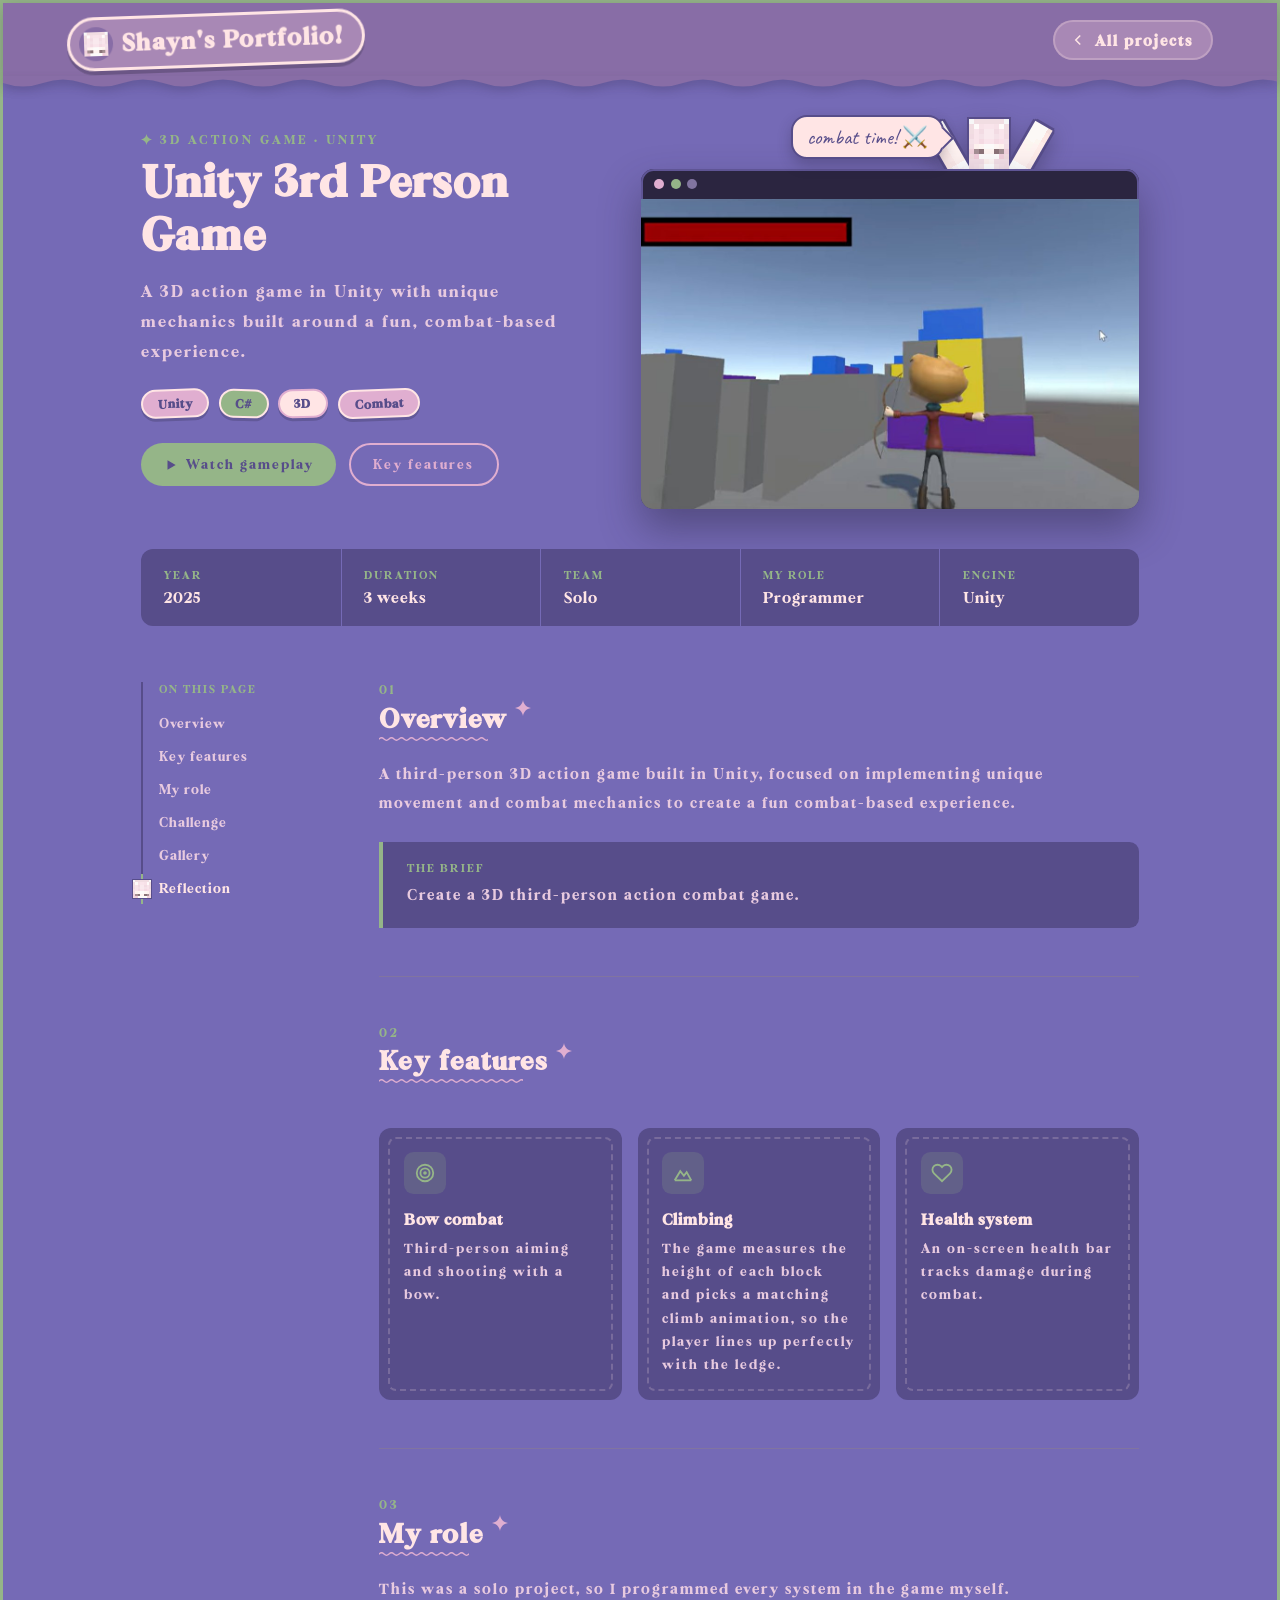
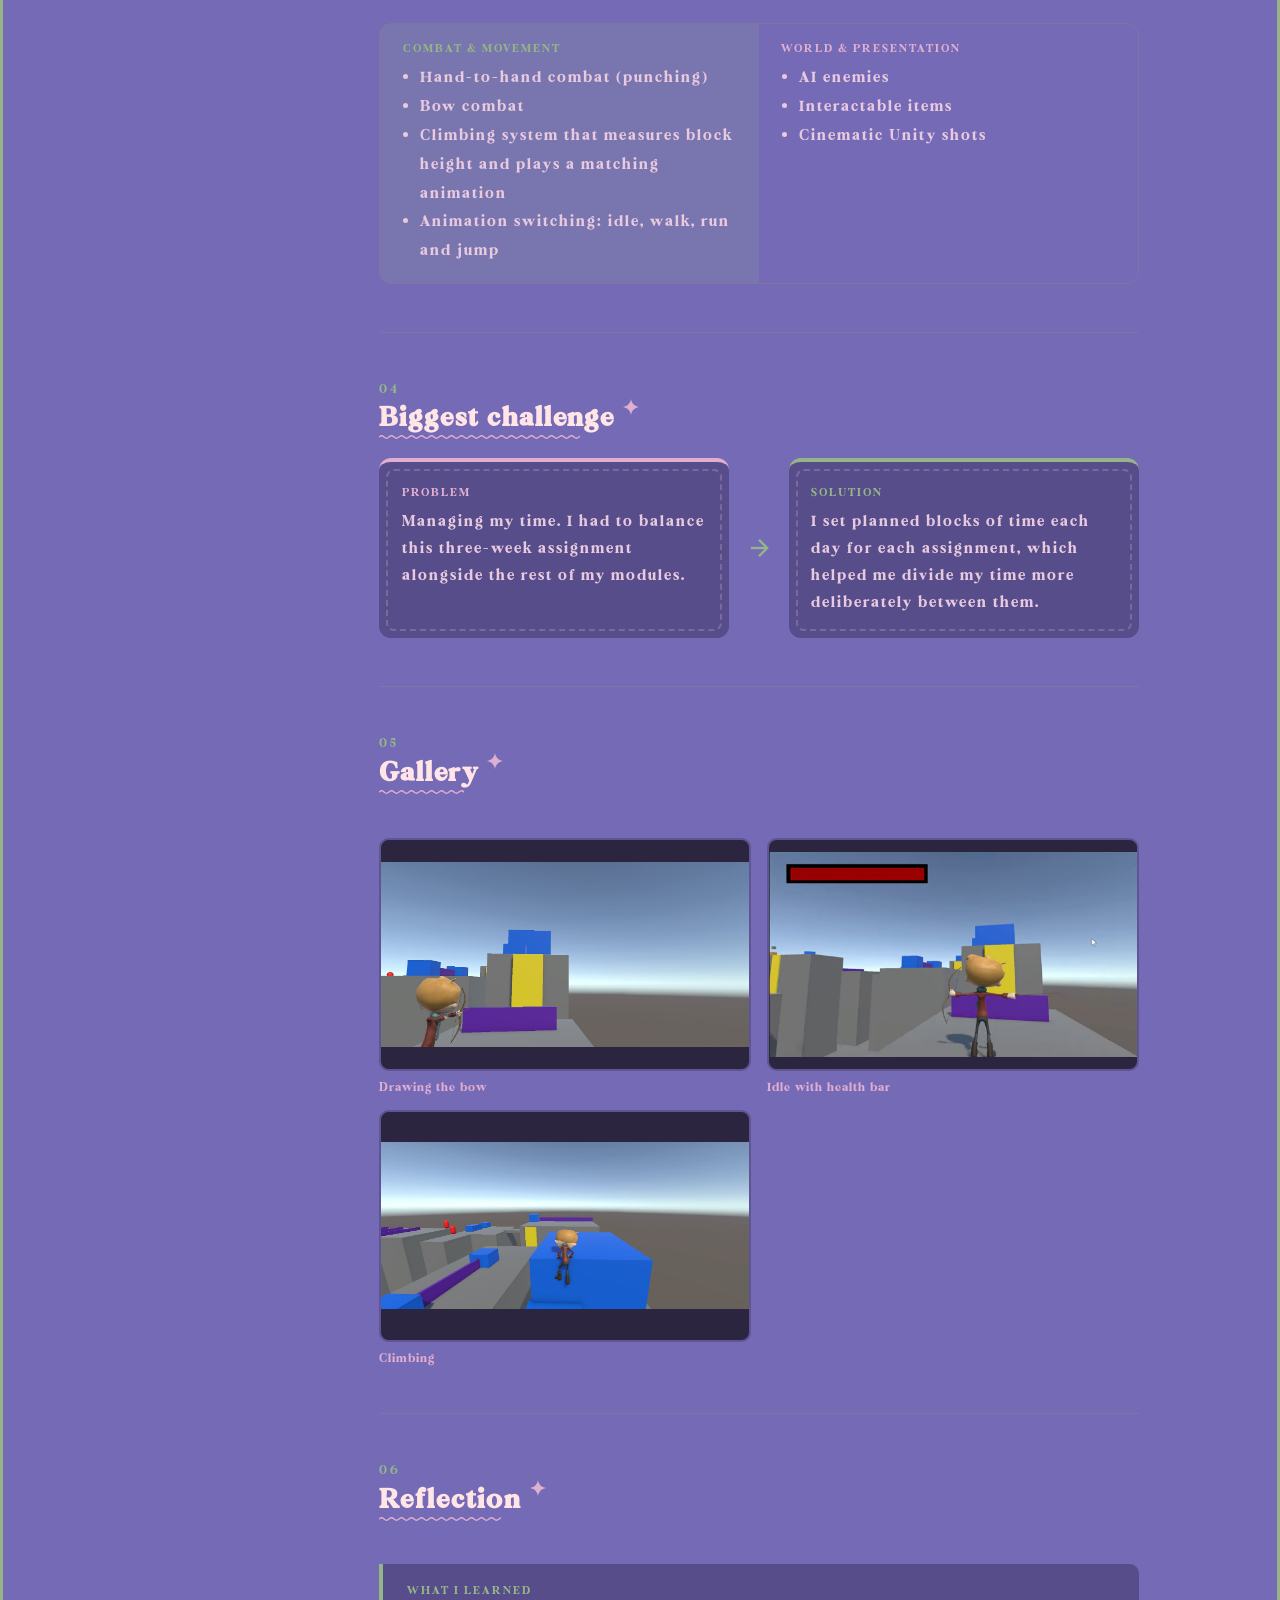
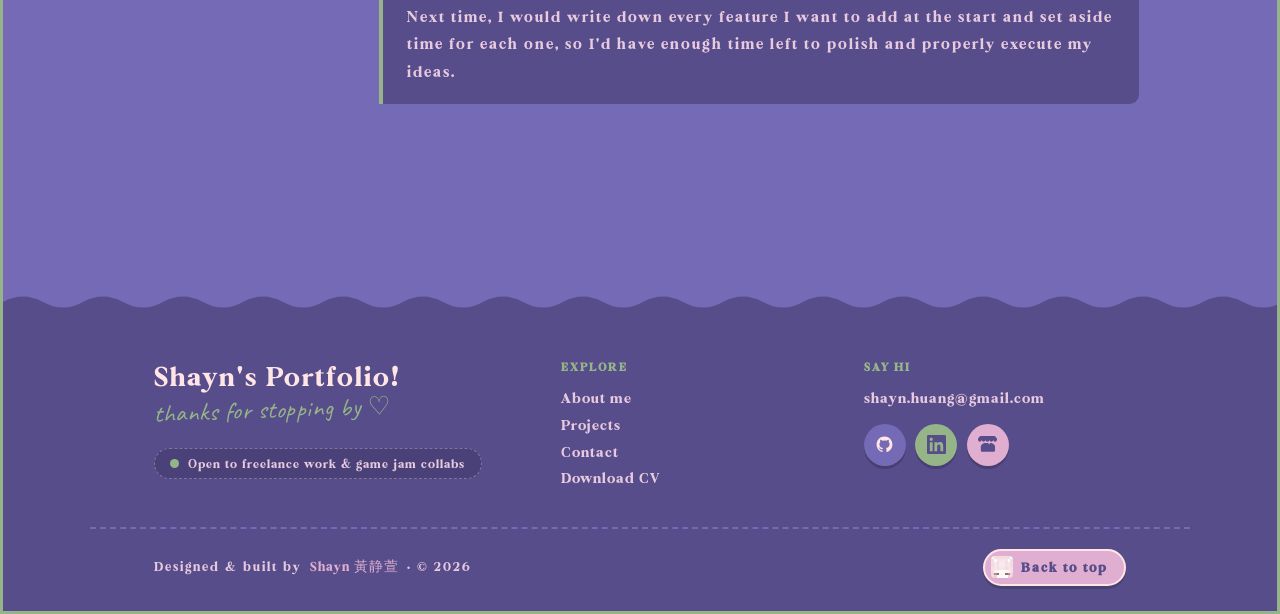
==== commit 8c2f4b69: "added new project" ====
--- a/project-3dac.html
+++ b/project-3dac.html
@@ -5,6 +5,7 @@
         <meta name="viewport" content="width=device-width, initial-scale=1.0">
         <title>Unity 3rd Person Game — Shayn's Portfolio</title>
         <link href="css/style.css" type="text/css" rel="stylesheet">
+        <link href="https://fonts.googleapis.com/css2?family=Caveat:wght@600&display=swap" rel="stylesheet">
         <link href="css/whimsy.css" type="text/css" rel="stylesheet">
     </head>
     <body class="whimsy">
@@ -42,7 +43,7 @@
                 </div>
                 <div class="cs-screen">
                     <div class="cs-screen-bar"><span></span><span></span><span></span></div>
-                    <img src="Images/3DAC_Idle.png" alt="Third-person character holding a bow, with a health bar">
+                    <img src="Images/3DAC_Idle.jpg" alt="Third-person character holding a bow, with a health bar">
                 </div>
             </section>
 
@@ -170,15 +171,15 @@
                         <h3 class="cs-heading">Gallery</h3>
                         <div class="cs-gallery cs-gallery--wide">
                             <figure class="cs-figure">
-                                <img src="Images/3DAC_Bow.png" alt="Character drawing a bow">
+                                <img src="Images/3DAC_Bow.jpg" alt="Character drawing a bow">
                                 <figcaption>Drawing the bow</figcaption>
                             </figure>
                             <figure class="cs-figure">
-                                <img src="Images/3DAC_Idle.png" alt="Character idle with health bar">
+                                <img src="Images/3DAC_Idle.jpg" alt="Character idle with health bar">
                                 <figcaption>Idle with health bar</figcaption>
                             </figure>
                             <figure class="cs-figure">
-                                <img src="Images/3DAC_Climb.png" alt="Character climbing onto a block">
+                                <img src="Images/3DAC_Climb.jpg" alt="Character climbing onto a block">
                                 <figcaption>Climbing</figcaption>
                             </figure>
                         </div>
@@ -197,9 +198,47 @@
             </div>
 
         </main>
-        <div class="index-footerbottom">
-            <p>Designed by <span class="designer">Shayn &#40643;&#38745;&#33841;</span></p>
-        </div>
+        <footer class="site-footer">
+            <div class="footer-inner">
+                <div class="footer-brand">
+                    <a href="index.html" class="footer-logo">Shayn's Portfolio!</a>
+                    <p class="footer-note">thanks for stopping by ♡</p>
+                    <a href="index.html#contact" class="footer-status">
+                        <span class="hero-status-dot" aria-hidden="true"></span>
+                        Open to freelance work &amp; game jam collabs
+                    </a>
+                </div>
+                <nav class="footer-col" aria-label="Footer">
+                    <h3 class="footer-heading">Explore</h3>
+                    <a href="index.html#about">About me</a>
+                    <a href="index.html#projects">Projects</a>
+                    <a href="index.html#contact">Contact</a>
+                    <a href="Shayn_Huang_CV.pdf" download>Download CV</a>
+                </nav>
+                <div class="footer-col">
+                    <h3 class="footer-heading">Say hi</h3>
+                    <a href="mailto:shayn.huang@gmail.com">shayn.huang@gmail.com</a>
+                    <div class="footer-socials">
+                        <a href="https://github.com/loon4rtic" target="_blank" rel="noopener noreferrer" aria-label="GitHub">
+                            <svg viewBox="0 0 24 24" fill="currentColor"><path d="M12 2C6.477 2 2 6.477 2 12c0 4.42 2.865 8.17 6.839 9.49.5.092.682-.217.682-.482 0-.237-.008-.866-.013-1.7-2.782.603-3.369-1.342-3.369-1.342-.454-1.155-1.11-1.463-1.11-1.463-.908-.62.069-.608.069-.608 1.003.07 1.531 1.03 1.531 1.03.892 1.529 2.341 1.087 2.91.832.092-.647.35-1.088.636-1.338-2.22-.253-4.555-1.11-4.555-4.943 0-1.091.39-1.984 1.029-2.683-.103-.253-.446-1.27.098-2.647 0 0 .84-.269 2.75 1.025A9.578 9.578 0 0 1 12 6.836c.85.004 1.705.115 2.504.337 1.909-1.294 2.747-1.025 2.747-1.025.546 1.377.203 2.394.1 2.647.64.699 1.028 1.592 1.028 2.683 0 3.842-2.339 4.687-4.566 4.935.359.309.678.919.678 1.852 0 1.336-.012 2.415-.012 2.741 0 .267.18.578.688.48C19.138 20.167 22 16.418 22 12c0-5.523-4.477-10-10-10z"/></svg>
+                        </a>
+                        <a href="https://www.linkedin.com/in/shayn-huang-b044453a5/" target="_blank" rel="noopener noreferrer" aria-label="LinkedIn">
+                            <svg viewBox="0 0 24 24" fill="currentColor"><path d="M20.447 20.452h-3.554v-5.569c0-1.328-.027-3.037-1.852-3.037-1.853 0-2.136 1.445-2.136 2.939v5.667H9.351V9h3.414v1.561h.046c.477-.9 1.637-1.85 3.37-1.85 3.601 0 4.267 2.37 4.267 5.455v6.286zM5.337 7.433a2.062 2.062 0 0 1-2.063-2.065 2.064 2.064 0 1 1 2.063 2.065zm1.782 13.019H3.555V9h3.564v11.452zM22.225 0H1.771C.792 0 0 .774 0 1.729v20.542C0 23.227.792 24 1.771 24h20.451C23.2 24 24 23.227 24 22.271V1.729C24 .774 23.2 0 22.222 0h.003z"/></svg>
+                        </a>
+                        <a href="https://loon4rtic.itch.io" target="_blank" rel="noopener noreferrer" aria-label="itch.io">
+                            <svg viewBox="0 0 24 24" fill="currentColor"><path d="M3.13 1.338C2.08 1.96.02 4.328 0 4.95v1.03c0 1.303 1.22 2.45 2.325 2.45 1.33 0 2.436-1.102 2.436-2.41 0 1.308 1.07 2.41 2.4 2.41 1.328 0 2.362-1.102 2.362-2.41 0 1.308 1.104 2.41 2.434 2.41h.032c1.33 0 2.434-1.102 2.434-2.41 0 1.308 1.035 2.41 2.364 2.41 1.328 0 2.4-1.102 2.4-2.41 0 1.308 1.105 2.41 2.435 2.41C22.78 8.43 24 7.282 24 5.98V4.95c-.02-.622-2.08-2.99-3.13-3.612C19.948 1.338 4.052 1.338 3.13 1.338zM8.5 10.258c-.282 0-.542.025-.79.073-.006.006-.012.006-.018.006-1.443.27-2.457 1.116-3.11 1.965-.654.85-1.018 1.762-1.018 1.762v5.48c0 .54.482 1.458 1.024 1.458h15.822c.543 0 1.09-.917 1.09-1.457v-5.48s-.364-.913-1.018-1.762c-.654-.85-1.665-1.697-3.11-1.965-.006 0-.012 0-.018-.006-.248-.048-.508-.073-.79-.073h-.022c-.013 0-.025 0-.038.003-.607.016-1.13.21-1.553.524-.41.308-.703.72-.866 1.19-.163-.47-.456-.882-.866-1.19-.423-.314-.946-.508-1.553-.524-.013-.003-.025-.003-.038-.003H8.5zm0 0"/></svg>
+                        </a>
+                    </div>
+                </div>
+            </div>
+            <div class="footer-bottom">
+                <p>Designed &amp; built by <span class="designer">Shayn &#40643;&#38745;&#33841;</span> <span class="footer-year">· © 2026</span></p>
+                <a href="#" class="footer-top">
+                    <img src="Images/mascot/head.png" alt="">
+                    Back to top
+                </a>
+            </div>
+        </footer>
         <script src="lightbox.js"></script>
         <script src="project.js"></script>
         <script src="whimsy.js"></script>
--- a/css/style.css
+++ b/css/style.css
@@ -42,19 +42,53 @@
     background-color: #886da6;
     flex-wrap: wrap;
 }
-
-/* Header styling */
+/* wavy bottom edge, mirroring the footer */
+.top-bar::after{
+    content: '';
+    position: absolute;
+    left: 0;
+    right: 0;
+    top: calc(100% - 1px);
+    height: 14px;
+    background: url("data:image/svg+xml,%3Csvg xmlns='http://www.w3.org/2000/svg' viewBox='0 0 80 14'%3E%3Cpath d='M0 0V7Q20 14 40 7T80 7V0Z' fill='%23886da6'/%3E%3C/svg%3E") repeat-x left top / 80px 14px;
+    filter: drop-shadow(0 4px 4px rgba(43, 37, 64, .2));
+    pointer-events: none;
+}
+
+/* Header styling: the title as a little tilted sticker */
 .top-bar header {
     display: flex;
     align-items: center;
     gap: .8rem;
     text-align: left;
-    background-color: #A888B5;
     width: auto;
-    min-width: 180px;
-    padding: 15px;        /* ← was 20px, reduce it */
     min-width: unset;
 }
+.top-bar header h1{
+    display: inline-flex;
+    align-items: center;
+    gap: .6rem;
+    padding: .45rem 1.1rem .45rem .55rem;
+    border-radius: 999px;
+    background: #A888B5;
+    color: #ffe5e5;
+    border: 3px solid #ffe5e5;
+    box-shadow: 0 4px 0 rgba(43, 37, 64, .3);
+    font-size: 1.6rem;
+    rotate: -2deg;
+    transition: rotate .35s cubic-bezier(.34, 1.56, .64, 1), scale .35s cubic-bezier(.34, 1.56, .64, 1);
+}
+/* Mini Shayn's head as the logo */
+.top-bar header h1::before{
+    content: '';
+    flex-shrink: 0;
+    width: 34px;
+    height: 34px;
+    border-radius: 50%;
+    background: #886da6 url("../Images/mascot/head.png") center / 24px no-repeat;
+    image-rendering: pixelated;
+}
+.top-bar header h1:hover{ rotate: 1deg; scale: 1.04; }
 
 .site-logo{
     height: 70px;
@@ -70,24 +104,40 @@
 .top-bar nav {
     display: flex;
     flex-wrap: wrap;
-    gap: 15px;
+    gap: 10px;
 }
 
 .top-bar nav a {
+    position: relative;
     text-decoration: none;
+    color: #e8cadf;
     font-size: larger;
     font-weight: bold;
-    padding: 8px 12px;
-    border-radius: 6px;
-    transition: background-color 0.3s ease;
+    padding: 8px 14px;
+    border-radius: 999px;
+    transition: background-color .25s ease, color .25s ease, rotate .3s cubic-bezier(.34, 1.56, .64, 1);
 }
 
 .top-bar nav a:hover {
     background-color: #A888B5;
     color: #ffe5e5;
-}
-
- 
+    rotate: -2deg;
+}
+.top-bar nav a:nth-child(even):hover{ rotate: 2deg; }
+/* squiggle underline on hover */
+.top-bar nav a::after{
+    content: '';
+    position: absolute;
+    left: 14px;
+    right: 14px;
+    bottom: 2px;
+    height: 6px;
+    background: url("data:image/svg+xml,%3Csvg xmlns='http://www.w3.org/2000/svg' viewBox='0 0 40 10'%3E%3Cpath d='M0 5 Q5 0 10 5 T20 5 T30 5 T40 5' fill='none' stroke='%2395b588' stroke-width='3' stroke-linecap='round'/%3E%3C/svg%3E") repeat-x left center / 12px 6px;
+    opacity: 0;
+    transition: opacity .2s ease;
+}
+.top-bar nav a:hover::after{ opacity: 1; }
+
 /* Hero */
 .hero{
   position: relative;
@@ -358,6 +408,10 @@
     max-width: 260px;
     grid-row: 1;
   }
+  /* smaller floating badges so they cover less of the photo */
+  .hero-badge{ font-size: .66rem; padding: .5rem .75rem; gap: .5rem; border-radius: .8rem; }
+  .hero-badge strong{ font-size: .74rem; }
+  .hero-badge-icon{ width: 28px; height: 28px; border-radius: .55rem; font-size: .9rem; }
   .hero-badge--top{ left: -10%; }
   .hero-badge--bottom{ right: -10%; }
 }
@@ -366,7 +420,9 @@
   .hero{ gap: 2.5rem; padding-top: 2rem; }
   .hero-visual{ max-width: 220px; }
   .hero-photo-frame{ aspect-ratio: 1 / 1; }
-  .hero-badge{ font-size: .68rem; padding: .55rem .75rem; }
+  .hero-badge{ font-size: .6rem; padding: .4rem .6rem; gap: .4rem; }
+  .hero-badge strong{ font-size: .68rem; }
+  .hero-badge-icon{ width: 24px; height: 24px; font-size: .8rem; }
   .hero-badge--top{ left: -6%; }
   .hero-badge--bottom{ right: -6%; }
 }
@@ -853,25 +909,159 @@
 
 
 /* Footer for all pages */
-
-footer{
-    background-color:#5f5595; 
-}
-
-.index-footerbottom{
-    background-color:#8174A0;
-    padding:20px;
-    text-align:center;
-}
-.index-footerbottom p{
-    color: #e8cadf;
-}
+.site-footer{
+  position: relative;
+  margin-top: 5rem;
+  background: #574d8a;
+  color: #e8cadf;
+}
+/* wavy top edge */
+.site-footer::before{
+  content: '';
+  position: absolute;
+  left: 0;
+  right: 0;
+  bottom: calc(100% - 1px);
+  height: 22px;
+  background: url("data:image/svg+xml,%3Csvg xmlns='http://www.w3.org/2000/svg' viewBox='0 0 80 22'%3E%3Cpath d='M0 22V11Q20 0 40 11T80 11V22Z' fill='%23574d8a'/%3E%3C/svg%3E") repeat-x left bottom / 80px 22px;
+}
+.footer-inner{
+  max-width: 1100px;
+  margin: 0 auto;
+  padding: 3rem 5% 2.5rem;
+  display: grid;
+  grid-template-columns: 1.4fr 1fr 1fr;
+  gap: 2.5rem;
+}
+.footer-logo{
+  font-size: 1.8rem;
+  color: #ffe5e5;
+  text-decoration: none;
+}
+.footer-note{
+  font-family: 'Caveat', cursive;
+  font-size: 1.6rem;
+  letter-spacing: .5px;
+  color: #95b588;
+  margin: .2rem 0 1.1rem;
+  rotate: -2deg;
+  transform-origin: left;
+}
+.footer-status{
+  display: inline-flex;
+  align-items: center;
+  gap: .6rem;
+  padding: .45rem .95rem;
+  border-radius: 999px;
+  background: #4a4178;
+  border: 1px dashed #8174A0;
+  color: #e8cadf;
+  font-size: .8rem;
+  letter-spacing: 1px;
+  text-decoration: none;
+  transition: background .2s ease;
+}
+.footer-status:hover{ background: #433a6e; color: #ffe5e5; }
+.footer-col{
+  display: flex;
+  flex-direction: column;
+  align-items: flex-start;
+  gap: .55rem;
+}
+.footer-heading{
+  font-size: .75rem;
+  text-transform: uppercase;
+  letter-spacing: 2px;
+  color: #95b588;
+  margin-bottom: .4rem;
+}
+.footer-col > a{
+  color: #e8cadf;
+  font-size: .95rem;
+  letter-spacing: 1px;
+  text-decoration: none;
+  transition: color .2s ease, translate .25s ease;
+}
+.footer-col > a:hover{ color: #ffe5e5; translate: 4px 0; }
+.footer-socials{
+  display: flex;
+  gap: .6rem;
+  margin-top: .5rem;
+}
+.footer-socials a{
+  display: grid;
+  place-items: center;
+  width: 42px;
+  height: 42px;
+  border-radius: 50%;
+  background: #756ab6;
+  color: #ffe5e5;
+  box-shadow: 0 3px 0 rgba(43, 37, 64, .35);
+  transition: background .2s ease, transform .35s cubic-bezier(.34, 1.56, .64, 1);
+}
+.footer-socials a:nth-child(2){ background: #95b588; color: #574d8a; }
+.footer-socials a:nth-child(3){ background: #e0aed0; color: #574d8a; }
+.footer-socials a:hover{ transform: translateY(-4px) rotate(-8deg); }
+.footer-socials svg{ width: 19px; height: 19px; }
+.footer-bottom{
+  max-width: 1100px;
+  margin: 0 auto;
+  padding: 1.2rem 5% 1.6rem;
+  display: flex;
+  justify-content: space-between;
+  align-items: center;
+  flex-wrap: wrap;
+  gap: 1rem;
+  border-top: 2px dashed #756ab6;
+}
+.footer-bottom p{ font-size: .85rem; }
+.footer-year{ white-space: nowrap; }
 .designer{
-    opacity:0.7;
-    text-transform: uppercase;
-    letter-spacing: 1px;
-    font-weight: 400;
-    margin:0px 5px;
+  color: #e0aed0;
+  letter-spacing: 1px;
+  margin: 0 3px;
+}
+.footer-top{
+  display: inline-flex;
+  align-items: center;
+  gap: .5rem;
+  padding: .35rem 1rem .35rem .4rem;
+  border-radius: 999px;
+  background: #e0aed0;
+  border: 2px solid #ffe5e5;
+  box-shadow: 0 3px 0 rgba(43, 37, 64, .3);
+  color: #574d8a;
+  font-size: .85rem;
+  font-weight: 700;
+  text-decoration: none;
+}
+.footer-top img{
+  width: 22px;
+  height: 22px;
+  image-rendering: pixelated;
+  border-radius: 4px;
+}
+.footer-top:hover img{ animation: footer-hop .5s cubic-bezier(.34, 1.56, .64, 1); }
+@keyframes footer-hop{
+  40%{ transform: translateY(-7px) rotate(-10deg); }
+}
+/* keep the home page's corner mascot from covering the back-to-top button */
+body:has(.mascot) .footer-bottom{ padding-right: 8rem; }
+
+@media (max-width: 800px){
+  .footer-inner{ grid-template-columns: 1fr 1fr; }
+  .footer-brand{ grid-column: 1 / -1; }
+}
+@media (max-width: 500px){
+  .footer-inner{ grid-template-columns: 1fr; gap: 2rem; }
+  .footer-bottom,
+  body:has(.mascot) .footer-bottom{ flex-direction: column; text-align: center; padding-right: 5%; }
+  body:has(.mascot) .footer-bottom{ padding-bottom: 6rem; }
+}
+@media (prefers-reduced-motion: reduce){
+  .footer-socials a,
+  .footer-col > a{ transition: none; }
+  .footer-top:hover img{ animation: none; }
 }
 
 /* About me */
@@ -1039,22 +1229,41 @@
 /* Hamburger button — hidden on desktop */
 .nav-toggle {
     display: none;
+    position: relative;
     cursor: pointer;
     width: 34px;
+    height: 34px;
     background: transparent;
     border: none;
-    padding: 4px;
+    padding: 0;
     -webkit-appearance: none;  /* ← strips Safari/Chrome default button style */
     appearance: none;
 }
 
+/* bars are pinned at fixed spots so the X always crosses in the middle */
 .nav-toggle .bar {
-    display: block;            /* ← force each bar to render as a block */
-    width: 100%;
+    position: absolute;
+    left: 4px;
+    right: 4px;
     height: 4px;
+    border-radius: 4px;
     background-color: #ffe5e5;
-    margin: 3px 0;
-}
+    transition: top .2s ease, transform .3s cubic-bezier(.34, 1.56, .64, 1), opacity .2s ease;
+}
+.nav-toggle .bar:nth-child(1){ top: 8px; }
+.nav-toggle .bar:nth-child(2){ top: 15px; }
+.nav-toggle .bar:nth-child(3){ top: 22px; }
+/* no default focus box after a tap/click; a soft ring for keyboard users */
+.nav-toggle:focus{ outline: none; }
+.nav-toggle:focus-visible{
+    outline: 2px solid #95b588;
+    outline-offset: 3px;
+    border-radius: 6px;
+}
+/* hamburger turns into an X while the menu is open */
+.top-bar:has(nav.open) .nav-toggle .bar:nth-child(1){ top: 15px; transform: rotate(45deg); }
+.top-bar:has(nav.open) .nav-toggle .bar:nth-child(2){ opacity: 0; }
+.top-bar:has(nav.open) .nav-toggle .bar:nth-child(3){ top: 15px; transform: rotate(-45deg); }
 
 
 @media(max-width:750px){
@@ -1065,10 +1274,12 @@
     .top-bar header{
         flex: 1;
     }
+    .top-bar header h1{
+        font-size: 1.2rem;
+    }
     /* Show hamburger button */
     .nav-toggle {
-        display: flex;
-        flex-wrap: wrap;
+        display: block;
     }
     /* Nav hidden by default on mobile */
     .top-bar nav {
@@ -1086,9 +1297,12 @@
     .top-bar nav a {
         padding: 12px 5%;
         border-radius: 0;
-        border-bottom: 1px solid rgba(255,255,255,0.08);
+        border-bottom: 1px dashed #A888B5;
         font-size: 1rem;
     }
+    .top-bar nav a:hover,
+    .top-bar nav a:nth-child(even):hover{ rotate: none; }
+    .top-bar nav a::after{ left: 5%; right: auto; width: 5rem; bottom: 6px; }
     .top-bar nav a:last-child {
         border-bottom: none;
     }
@@ -1800,7 +2014,7 @@
   color: inherit;
   text-decoration: none;
 }
-.topbar-home:hover h1{ color: #ffe5e5; }
+.topbar-home:hover h1{ rotate: 1deg; scale: 1.04; }
 .topbar-back{
   display: inline-flex;
   align-items: center;
@@ -2247,3 +2461,105 @@
     transform: translateX(-50%);
   }
 }
+
+/* Iteration timeline for landscape UI mockups (ONE RUN) */
+.cs-iter--wide .cs-iter-step{ grid-template-columns: 300px 1fr; }
+.cs-iter--wide .cs-iter-step img{
+  aspect-ratio: 16 / 9;
+  background: #120f0c;
+}
+@media (max-width: 600px){
+  .cs-iter--wide .cs-iter-step{ grid-template-columns: 1fr; }
+  .cs-iter--wide .cs-iter-step img{ max-width: none; }
+}
+
+/* Mockup vs in-game comparison pairs (ONE RUN) */
+.cs-compare-block{ margin-top: 1.8rem; }
+.cs-compare-title{
+  font-size: 1rem;
+  color: #ffe5e5;
+  letter-spacing: 1px;
+  margin-bottom: .4rem;
+}
+.cs-compare-block > p{
+  font-size: .95rem;
+  line-height: 1.7;
+}
+.cs-compare{
+  display: grid;
+  grid-template-columns: 1fr 1fr;
+  gap: 1rem;
+  margin-top: .9rem;
+}
+.cs-compare .cs-figure img{
+  height: auto;
+  aspect-ratio: 16 / 9;
+  background: #120f0c;
+}
+.cs-compare-tag{
+  display: inline-block;
+  font-size: .7rem;
+  text-transform: uppercase;
+  letter-spacing: 1.5px;
+  color: #e0aed0;
+  border: 1px solid rgba(224, 174, 208, .5);
+  border-radius: 999px;
+  padding: .15rem .6rem;
+}
+.cs-compare-tag--game{
+  color: #95b588;
+  border-color: rgba(149, 181, 136, .6);
+}
+@media (max-width: 600px){
+  .cs-compare{ grid-template-columns: 1fr; }
+}
+
+/* Three-column role split (ONE RUN) */
+.cs-split--3{ grid-template-columns: repeat(3, 1fr); }
+@media (max-width: 900px){
+  .cs-split--3{ grid-template-columns: 1fr; }
+}
+
+/* Project list inside a work experience card */
+.exp-projects{
+  margin-top: .6rem;
+  padding-left: 1.1rem;
+  font-size: .85rem;
+  color: #e8cadf;
+  line-height: 1.5;
+  opacity: 0.85;
+}
+.exp-projects li{ margin-top: .35rem; }
+.exp-projects strong{ color: #ffe5e5; font-weight: 600; }
+
+/* Collapsible project list in the work experience card */
+.exp-more summary{
+  display: inline-flex;
+  align-items: center;
+  gap: .4rem;
+  margin-top: .7rem;
+  padding: .35rem .9rem;
+  border-radius: 999px;
+  background: #8174A0;
+  color: #ffe5e5;
+  font-size: .75rem;
+  letter-spacing: 1.5px;
+  cursor: pointer;
+  list-style: none;
+  transition: background .25s ease, color .25s ease;
+}
+.exp-more summary::-webkit-details-marker{ display: none; }
+.exp-more summary:hover{
+  background: #95b588;
+  color: #574d8a;
+}
+.exp-more summary:focus-visible{
+  outline: 2px solid #ffe5e5;
+  outline-offset: 2px;
+}
+.exp-more-icon{
+  width: 14px;
+  height: 14px;
+  transition: transform .3s ease;
+}
+.exp-more[open] .exp-more-icon{ transform: rotate(180deg); }
--- a/css/whimsy.css
+++ b/css/whimsy.css
@@ -611,3 +611,118 @@
   .mascot:focus-visible .mascot-armL,
   .mascot.is-talking .mascot-armL{ animation: none; }
 }
+
+/* ─────────────────────────────────────────────
+   Mini Shayn on project pages (built by whimsy.js): hangs off the top
+   edge of the hero screenshot, plus a little head riding the TOC rail
+   ───────────────────────────────────────────── */
+.peek-host{
+  --px: 5px;
+  position: relative;
+  isolation: isolate;
+  justify-self: center;
+  width: 100%;
+  /* headroom so Mini Shayn and the bubble clear the sticky top bar */
+  margin-top: calc(12 * var(--px));
+}
+.peek-host--phone{ max-width: 280px; rotate: 3deg; }
+.peek-host--poster{ max-width: 420px; rotate: 2deg; }
+.peek-host--narrow{ max-width: 440px; }
+/* the wrapper carries the tilt now, so the screenshot itself stays straight */
+.peek-host > .cs-phone,
+.peek-host > .cs-poster{ transform: none; }
+/* screenshot sits in front, so everything below the ledge is hidden */
+.peek-host > .cs-screen,
+.peek-host > .cs-phone,
+.peek-host > .cs-poster{ position: relative; z-index: 1; }
+
+.peeker{
+  --ledge: 0; /* how many skin pixels poke above the top edge */
+  position: absolute;
+  left: 70%;
+  top: 0;
+  z-index: 0;
+  display: block;
+  padding: 0;
+  border: 0;
+  background: none;
+  cursor: pointer;
+  translate: -50% calc(var(--ledge) * -1 * var(--px));
+  transition: translate .55s var(--bouncy);
+  -webkit-tap-highlight-color: transparent;
+}
+.peek-host.is-up .peeker{ --ledge: 7; }
+.peek-host.is-up .peeker:hover,
+.peek-host.is-up .peeker:focus-visible,
+.peek-host.is-up.is-talking .peeker{ --ledge: 10; }
+.peeker:focus-visible{ outline: none; }
+.peeker:focus-visible .mascot-figure{
+  filter:
+    drop-shadow(2px 0 0 #95b588) drop-shadow(-2px 0 0 #95b588)
+    drop-shadow(0 2px 0 #95b588) drop-shadow(0 -2px 0 #95b588);
+}
+
+/* arms hooked over the edge */
+.peeker .mascot-armR{ rotate: 150deg; }
+.peeker .mascot-armL{ rotate: -150deg; }
+.peeker:hover .mascot-armL,
+.peeker:focus-visible .mascot-armL,
+.peek-host.is-talking .peeker .mascot-armL{ animation: mascot-wave .5s ease-in-out infinite alternate; }
+
+.peek-host.is-hopping .peeker-figure{ animation: peeker-hop .7s var(--bouncy); }
+@keyframes peeker-hop{
+  0%, 100%{ transform: translateY(0); }
+  45%{ transform: translateY(calc(-12 * var(--px))); }
+}
+
+/* bubble sits beside the head (above would tuck under the top bar), in front of the screenshot */
+.peeker-bubble{
+  right: calc(30% + 9 * var(--px));
+  bottom: calc(100% + 2 * var(--px));
+  translate: none;
+  transform-origin: 100% 60%;
+  z-index: 2;
+}
+.peeker-bubble::after{
+  top: 50%;
+  right: -9px;
+  bottom: auto;
+  margin-top: -7px;
+  rotate: -45deg;
+}
+.peek-host.is-talking .peeker-bubble{ opacity: 1; scale: 1; }
+
+/* TOC rider */
+.toc-rider{
+  position: absolute;
+  left: -10px;
+  top: 0;
+  width: 18px;
+  height: 18px;
+  image-rendering: pixelated;
+  pointer-events: none;
+  opacity: 0;
+  translate: 0 calc(var(--y, 0px) - 9px);
+  filter: drop-shadow(1px 0 0 #574d8a) drop-shadow(-1px 0 0 #574d8a)
+          drop-shadow(0 1px 0 #574d8a) drop-shadow(0 -1px 0 #574d8a);
+  transition: translate .5s var(--bouncy), rotate .3s ease, opacity .3s ease;
+}
+.toc-rider.is-visible{ opacity: 1; }
+.toc-rider.is-moving{ rotate: var(--tilt); }
+
+@media (max-width: 700px){
+  .peek-host{ --px: 3.5px; }
+  .peek-host--phone{ max-width: 220px; rotate: none; }
+  .peeker-bubble{ font-size: 1.15rem; max-width: 170px; }
+}
+
+@media (prefers-reduced-motion: reduce){
+  .peeker,
+  .peeker-bubble,
+  .toc-rider{ transition: none; }
+  .peeker-figure,
+  .peek-host.is-hopping .peeker-figure,
+  .peeker:hover .mascot-armL,
+  .peeker:focus-visible .mascot-armL,
+  .peek-host.is-talking .peeker .mascot-armL{ animation: none; }
+}
